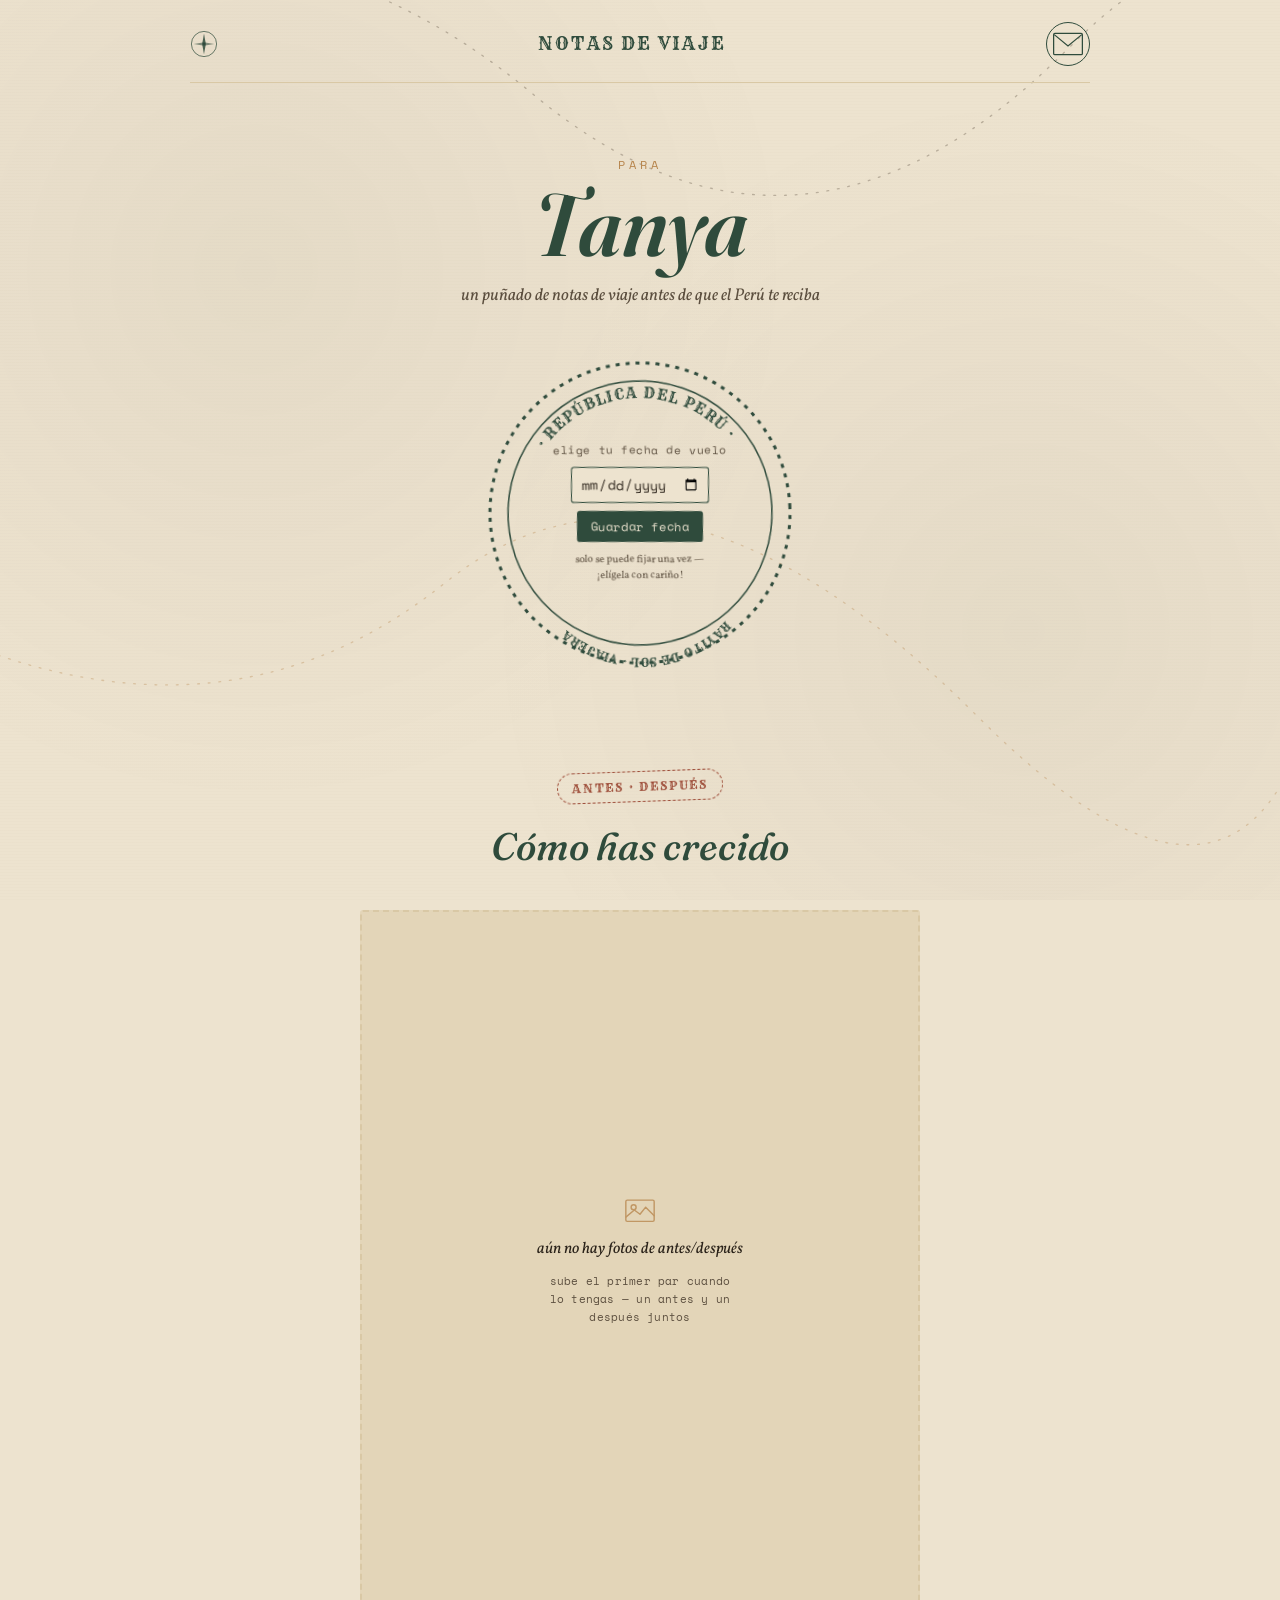
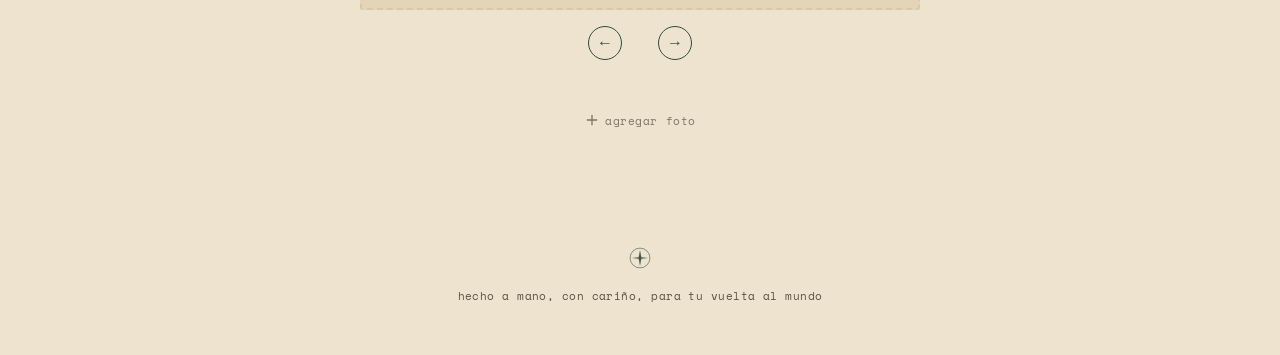
==== index.html @ 16f20f74 "Testing" ====
<!DOCTYPE html>
<html lang="es">
<head>
<meta charset="UTF-8">
<meta name="viewport" content="width=device-width, initial-scale=1.0">
<title>Notas de Viaje para un Rayito de Sol</title>
<meta name="description" content="Para Tanya, antes de su viaje a Perú.">

<!-- Google Fonts: Fraunces (display), Rye (stamp/ink text), Vollkorn (body), Space Mono (numbers/labels) -->
<link rel="preconnect" href="https://fonts.googleapis.com">
<link rel="preconnect" href="https://fonts.gstatic.com" crossorigin>
<link href="https://fonts.googleapis.com/css2?family=Fraunces:ital,opsz,wght@0,9..144,400;0,9..144,600;1,9..144,500;1,9..144,600&family=Rye&family=Vollkorn:ital,wght@0,400;0,600;1,400&family=Space+Mono:wght@400;700&display=swap" rel="stylesheet">

<link rel="stylesheet" href="css/style.css">
</head>
<body>

<!-- Aged paper texture + faded map/flight-path background layer -->
<div class="paper-texture" aria-hidden="true"></div>
<div class="flight-path-bg" aria-hidden="true">
  <svg viewBox="0 0 1440 1400" preserveAspectRatio="xMidYMid slice">
    <path class="flight-line" d="M -50 200 Q 300 50, 600 300 T 1200 250 T 1550 500" />
    <path class="flight-line flight-line--2" d="M -80 900 Q 250 1050, 500 850 T 1100 1000 T 1500 850" />
    <circle class="flight-dot" cx="-50" cy="200" r="5"/>
    <circle class="flight-dot flight-dot--2" cx="1550" cy="500" r="5"/>
  </svg>
</div>

<!-- ============ HEADER ============ -->
<header class="site-header">
  <div class="header-inner">
    <svg class="compass-mark" viewBox="0 0 60 60" aria-hidden="true">
      <circle cx="30" cy="30" r="27" fill="none" stroke="currentColor" stroke-width="1.5"/>
      <path d="M30 8 L34 30 L30 52 L26 30 Z" fill="currentColor" opacity="0.85"/>
      <path d="M8 30 L30 26 L52 30 L30 34 Z" fill="currentColor" opacity="0.55"/>
      <circle cx="30" cy="30" r="2.5" fill="currentColor"/>
    </svg>
    <p class="header-wordmark">Notas de Viaje</p>
    <button class="envelope-btn" id="openNotesBtn" aria-haspopup="dialog" aria-controls="notesPanel" aria-label="Abrir notas de amigos">
      <svg viewBox="0 0 48 36" width="30" height="24">
        <rect x="1" y="1" width="46" height="34" rx="2" fill="none" stroke="currentColor" stroke-width="2"/>
        <path d="M2 3 L24 21 L46 3" fill="none" stroke="currentColor" stroke-width="2"/>
      </svg>
      <span class="envelope-dot" id="envelopeDot" hidden></span>
    </button>
  </div>
</header>

<main>

  <!-- ============ HERO / COUNTDOWN STAMP ============ -->
  <section class="hero" id="hero">
    <p class="hero-eyebrow">PARA</p>
    <h1 class="hero-title">Tanya</h1>
    <p class="hero-sub">un puñado de notas de viaje antes de que el Perú te reciba</p>

    <div class="stamp-wrap" id="stampWrap">
      <svg class="stamp-badge" viewBox="0 0 320 320" aria-hidden="true">
        <circle cx="160" cy="160" r="150" fill="none" stroke="currentColor" stroke-width="3" stroke-dasharray="4 6"/>
        <circle cx="160" cy="160" r="132" fill="none" stroke="currentColor" stroke-width="1.5"/>
        <path id="arcTop" d="M 45 160 A 115 115 0 0 1 275 160" fill="none"/>
        <path id="arcBottom" d="M 275 190 A 115 115 0 0 1 45 190" fill="none"/>
        <text class="stamp-arc-text">
          <textPath href="#arcTop" startOffset="50%" text-anchor="middle">· REPÚBLICA DEL PERÚ ·</textPath>
        </text>
        <text class="stamp-arc-text stamp-arc-text--bottom">
          <textPath href="#arcBottom" startOffset="50%" text-anchor="middle">RAYITO DE SOL · VIAJERA</textPath>
        </text>
      </svg>

      <div class="stamp-content">
        <div id="countdownView" class="countdown" hidden>
          <div class="countdown-grid">
            <div class="countdown-cell"><span class="countdown-num" id="cdDays">00</span><span class="countdown-label">días</span></div>
            <div class="countdown-cell"><span class="countdown-num" id="cdHours">00</span><span class="countdown-label">horas</span></div>
            <div class="countdown-cell"><span class="countdown-num" id="cdMins">00</span><span class="countdown-label">min</span></div>
            <div class="countdown-cell"><span class="countdown-num" id="cdSecs">00</span><span class="countdown-label">seg</span></div>
          </div>
          <p class="countdown-caption">hasta el despegue</p>
        </div>

        <div id="arrivedView" class="arrived-msg" hidden>
          <p>¡Buen viaje!</p>
          <p class="arrived-sub">ya estás en Perú, rayito ☀️</p>
        </div>

        <!-- Shown only once, before a departure date has ever been set -->
        <form id="datePickerForm" class="date-picker-form" hidden>
          <label for="departureInput">elige tu fecha de vuelo</label>
          <input type="date" id="departureInput" required>
          <button type="submit">Guardar fecha</button>
          <p class="date-picker-hint">solo se puede fijar una vez — ¡elígela con cariño!</p>
        </form>
      </div>
    </div>
    <p class="hero-note" id="dateSourceNote"></p>
  </section>

  <!-- ============ BEFORE / AFTER PHOTOS ============ -->
  <section class="photos" id="photos">
    <div class="section-stamp" aria-hidden="true">ANTES · DESPUÉS</div>
    <h2 class="section-title">Cómo has crecido</h2>

    <div class="slider-shell">
      <div class="ba-empty" id="baEmpty">
        <svg viewBox="0 0 48 48" width="34" height="34" aria-hidden="true">
          <rect x="4" y="10" width="40" height="30" rx="2" fill="none" stroke="currentColor" stroke-width="2"/>
          <circle cx="15" cy="20" r="3.5" fill="none" stroke="currentColor" stroke-width="2"/>
          <path d="M4 34 L16 24 L24 30 L32 20 L44 32" fill="none" stroke="currentColor" stroke-width="2" stroke-linecap="round" stroke-linejoin="round"/>
        </svg>
        <p>aún no hay fotos de antes/después</p>
        <p class="ba-empty-sub">sube el primer par cuando lo tengas — un antes y un después juntos</p>
      </div>

      <div class="ba-slider" id="baSlider" hidden>
        <img class="ba-img ba-img--after" id="baAfterImg" src="" alt="">
        <div class="ba-clip" id="baClip">
          <img class="ba-img ba-img--before" id="baBeforeImg" src="" alt="">
        </div>
        <div class="ba-handle" id="baHandle">
          <div class="ba-handle-line"></div>
          <div class="ba-handle-grip">
            <svg viewBox="0 0 24 24" width="16" height="16"><path d="M8 6 L2 12 L8 18 M16 6 L22 12 L16 18" fill="none" stroke="currentColor" stroke-width="2" stroke-linecap="round" stroke-linejoin="round"/></svg>
          </div>
        </div>
        <span class="ba-tag ba-tag--before">ANTES</span>
        <span class="ba-tag ba-tag--after">DESPUÉS</span>
      </div>

      <div class="slider-controls" id="sliderControls" hidden>
        <button class="nav-arrow" id="prevPairBtn" aria-label="Par anterior">&#8592;</button>
        <div class="pair-dots" id="pairDots"></div>
        <button class="nav-arrow" id="nextPairBtn" aria-label="Siguiente par">&#8594;</button>
      </div>
      <p class="ba-caption" id="baCaption"></p>

      <button class="add-photo-btn" id="addPhotoBtn" title="Agregar una foto">
        <svg viewBox="0 0 24 24" width="16" height="16"><path d="M12 5 L12 19 M5 12 L19 12" stroke="currentColor" stroke-width="2" stroke-linecap="round"/></svg>
        agregar foto
      </button>
    </div>
  </section>

</main>

<!-- ============ ADD PHOTO MODAL ============ -->
<div class="modal-backdrop" id="addPhotoBackdrop" hidden>
  <div class="modal add-photo-modal" role="dialog" aria-modal="true" aria-labelledby="addPhotoTitle">
    <button class="modal-close" id="closeAddPhoto" aria-label="Cerrar">&times;</button>
    <h3 id="addPhotoTitle">Añade un par de fotos</h3>
    <form id="addPhotoForm">
      <label class="file-drop">
        <span>Foto "antes"</span>
        <input type="file" accept="image/*" id="beforeFileInput" required>
      </label>
      <label class="file-drop">
        <span>Foto "después"</span>
        <input type="file" accept="image/*" id="afterFileInput" required>
      </label>
      <label class="caption-field">
        <span>Nota breve (opcional)</span>
        <input type="text" id="pairCaptionInput" maxlength="80" placeholder="ej. de la ventana a las nubes">
      </label>
      <button type="submit" class="primary-btn" id="uploadPairBtn">Subir par</button>
      <p class="upload-status" id="uploadStatus" aria-live="polite"></p>
    </form>
  </div>
</div>

<!-- ============ FRIEND NOTES PANEL ============ -->
<div class="modal-backdrop" id="notesBackdrop" hidden>
  <aside class="notes-panel" id="notesPanel" role="dialog" aria-modal="true" aria-labelledby="notesTitle">
    <button class="modal-close" id="closeNotes" aria-label="Cerrar notas">&times;</button>
    <h3 id="notesTitle">La saca postal</h3>
    <p class="notes-sub">notas de quienes te desean buen viaje</p>

    <div class="notes-list" id="notesList" aria-live="polite">
      <!-- postcards injected here -->
    </div>

    <form id="noteForm" class="note-form">
      <input type="text" id="noteName" maxlength="40" placeholder="tu nombre" required>
      <textarea id="noteMessage" maxlength="300" rows="3" placeholder="deja tu mensaje de buen viaje..." required></textarea>
      <button type="submit" class="primary-btn">Enviar nota</button>
      <p class="note-status" id="noteStatus" aria-live="polite"></p>
    </form>
  </aside>
</div>

<footer class="site-footer">
  <svg class="compass-mark compass-mark--small" viewBox="0 0 60 60" aria-hidden="true">
    <circle cx="30" cy="30" r="27" fill="none" stroke="currentColor" stroke-width="1.5"/>
    <path d="M30 8 L34 30 L30 52 L26 30 Z" fill="currentColor" opacity="0.85"/>
    <path d="M8 30 L30 26 L52 30 L30 34 Z" fill="currentColor" opacity="0.55"/>
  </svg>
  <p>hecho a mano, con cariño, para tu vuelta al mundo</p>
</footer>

<!-- Firebase (Spark free tier): compat SDK loaded from CDN, Firestore only -->
<script src="https://www.gstatic.com/firebasejs/10.12.2/firebase-app-compat.js"></script>
<script src="https://www.gstatic.com/firebasejs/10.12.2/firebase-firestore-compat.js"></script>

<script src="js/firebase-config.js"></script>
<script src="js/cloudinary-config.js"></script>
<script src="js/app.js"></script>
</body>
</html>
---- css/style.css ----
/* ===================================================================
   NOTAS DE VIAJE PARA UN RAYITO DE SOL
   Design tokens — vintage travel-poster / passport-stamp system
   =================================================================== */

:root {
  /* Color */
  --paper:        #EDE3CF;   /* aged paper background */
  --paper-deep:   #E3D5B8;   /* card / recessed paper */
  --paper-line:   #D9C8A5;   /* hairlines on paper */
  --ink-green:    #2F4B3C;   /* primary deep green (stamps, headers) */
  --ink-green-dk: #1F332A;   /* pressed/darker green */
  --gold:         #B8874F;   /* muted gold-brown ink accent */
  --stamp-red:    #9C4A36;   /* rare accent — PERÚ ink, notification dot */
  --text:         #2B231A;   /* near-black ink */
  --text-soft:    #5C4F3F;   /* softer ink for secondary text */
  --cream-on-green: #EFE6D2;

  /* Type */
  --font-display: 'Fraunces', serif;
  --font-stamp: 'Rye', cursive;
  --font-body: 'Vollkorn', serif;
  --font-mono: 'Space Mono', monospace;

  /* Layout */
  --max-width: 900px;
  --radius-soft: 3px;
}

@media (prefers-reduced-motion: no-preference) {
  :root { --motion-ok: 1; }
}

* { box-sizing: border-box; }

html { scroll-behavior: smooth; }

body {
  margin: 0;
  background: var(--paper);
  color: var(--text);
  font-family: var(--font-body);
  font-size: 17px;
  line-height: 1.6;
  position: relative;
  overflow-x: hidden;
}

/* ---------------- Background texture & flight path ---------------- */

.paper-texture {
  position: fixed;
  inset: 0;
  z-index: 0;
  pointer-events: none;
  background-image:
    radial-gradient(circle at 20% 30%, rgba(92,79,63,0.05) 0, transparent 45%),
    radial-gradient(circle at 80% 70%, rgba(92,79,63,0.05) 0, transparent 45%),
    repeating-linear-gradient(0deg, rgba(92,79,63,0.025) 0px, transparent 1px, transparent 3px);
  mix-blend-mode: multiply;
}

.flight-path-bg {
  position: fixed;
  inset: 0;
  z-index: 0;
  pointer-events: none;
  opacity: 0.35;
}
.flight-path-bg svg { width: 100%; height: 100%; }
.flight-line {
  fill: none;
  stroke: var(--text-soft);
  stroke-width: 1.5;
  stroke-dasharray: 2 10;
  stroke-linecap: round;
}
.flight-line--2 { stroke: var(--gold); }
.flight-dot { fill: var(--stamp-red); opacity: 0.7; }
.flight-dot--2 { fill: var(--ink-green); }

main, header, footer, .modal-backdrop { position: relative; z-index: 1; }

/* ---------------- Header ---------------- */

.site-header {
  padding: 22px clamp(16px, 5vw, 48px) 0;
}
.header-inner {
  max-width: var(--max-width);
  margin: 0 auto;
  display: flex;
  align-items: center;
  justify-content: space-between;
  border-bottom: 1px solid var(--paper-line);
  padding-bottom: 16px;
}
.compass-mark {
  width: 28px;
  height: 28px;
  color: var(--ink-green);
  flex-shrink: 0;
}
.compass-mark--small { width: 22px; height: 22px; margin-bottom: 8px; }

.header-wordmark {
  font-family: var(--font-stamp);
  color: var(--ink-green);
  font-size: 1.1rem;
  letter-spacing: 0.12em;
  text-transform: uppercase;
  margin: 0;
}

.envelope-btn {
  position: relative;
  background: none;
  border: 1.5px solid var(--ink-green);
  border-radius: 50%;
  width: 44px;
  height: 44px;
  display: flex;
  align-items: center;
  justify-content: center;
  color: var(--ink-green);
  cursor: pointer;
  transition: transform 0.2s ease, background 0.2s ease;
}
.envelope-btn:hover { background: rgba(47,75,60,0.08); transform: rotate(-4deg); }
.envelope-btn:focus-visible { outline: 2px solid var(--stamp-red); outline-offset: 3px; }
.envelope-dot {
  position: absolute;
  top: 2px; right: 2px;
  width: 10px; height: 10px;
  background: var(--stamp-red);
  border-radius: 50%;
  border: 2px solid var(--paper);
}

/* ---------------- Hero / stamp ---------------- */

.hero {
  max-width: var(--max-width);
  margin: 0 auto;
  padding: clamp(40px, 8vw, 72px) clamp(16px, 5vw, 48px) 24px;
  text-align: center;
}

.hero-eyebrow {
  font-family: var(--font-mono);
  letter-spacing: 0.35em;
  font-size: 0.75rem;
  color: var(--gold);
  margin: 0 0 6px;
}

.hero-title {
  font-family: var(--font-display);
  font-optical-sizing: auto;
  font-style: italic;
  font-weight: 600;
  font-size: clamp(3rem, 9vw, 5.5rem);
  color: var(--ink-green);
  margin: 0;
  line-height: 1;
}

.hero-sub {
  font-family: var(--font-body);
  font-style: italic;
  color: var(--text-soft);
  max-width: 46ch;
  margin: 14px auto 0;
}

/* The signature element: an imperfect circular ink stamp */
.stamp-wrap {
  position: relative;
  width: min(320px, 78vw);
  aspect-ratio: 1;
  margin: 44px auto 8px;
  color: var(--ink-green);
  transform: rotate(-3deg);
  animation: stamp-press 0.7s cubic-bezier(.2,1.3,.4,1) both;
}
@keyframes stamp-press {
  0% { opacity: 0; transform: rotate(-3deg) scale(1.5); filter: blur(1px); }
  60% { opacity: 1; }
  100% { opacity: 1; transform: rotate(-3deg) scale(1); filter: blur(0); }
}
@media (prefers-reduced-motion: reduce) {
  .stamp-wrap { animation: none; }
}

.stamp-badge {
  width: 100%;
  height: 100%;
  display: block;
}
.stamp-arc-text {
  font-family: var(--font-stamp);
  font-size: 15px;
  fill: currentColor;
  letter-spacing: 0.06em;
}
.stamp-arc-text--bottom { font-size: 12px; }

.stamp-content {
  position: absolute;
  inset: 0;
  display: flex;
  align-items: center;
  justify-content: center;
  flex-direction: column;
  transform: rotate(3deg); /* counter-rotate content so numbers read straight */
  padding: 20% 18%;
  text-align: center;
}

.countdown-grid {
  display: grid;
  grid-template-columns: repeat(4, 1fr);
  gap: 6px;
}
.countdown-cell { display: flex; flex-direction: column; align-items: center; }
.countdown-num {
  font-family: var(--font-mono);
  font-weight: 700;
  font-size: clamp(1.3rem, 4vw, 1.9rem);
  line-height: 1;
}
.countdown-label {
  font-family: var(--font-mono);
  font-size: 0.6rem;
  letter-spacing: 0.08em;
  text-transform: uppercase;
  color: var(--text-soft);
  margin-top: 4px;
}
.countdown-caption {
  font-family: var(--font-stamp);
  font-size: 0.85rem;
  letter-spacing: 0.05em;
  margin: 12px 0 0;
  color: var(--ink-green);
}

.arrived-msg p {
  margin: 0;
  font-family: var(--font-display);
  font-style: italic;
  font-size: 1.6rem;
  color: var(--stamp-red);
}
.arrived-msg .arrived-sub {
  font-family: var(--font-body);
  font-size: 0.95rem;
  color: var(--text-soft);
  margin-top: 6px;
}

.date-picker-form {
  display: flex;
  flex-direction: column;
  gap: 8px;
  align-items: center;
}
.date-picker-form label {
  font-family: var(--font-mono);
  font-size: 0.7rem;
  letter-spacing: 0.05em;
  color: var(--text-soft);
}
.date-picker-form input[type="date"] {
  font-family: var(--font-mono);
  border: 1px solid var(--ink-green);
  background: var(--paper);
  padding: 6px 8px;
  border-radius: var(--radius-soft);
  color: var(--text);
}
.date-picker-form button {
  font-family: var(--font-mono);
  background: var(--ink-green);
  color: var(--cream-on-green);
  border: none;
  padding: 7px 14px;
  border-radius: var(--radius-soft);
  cursor: pointer;
  font-size: 0.75rem;
  letter-spacing: 0.05em;
}
.date-picker-form button:hover { background: var(--ink-green-dk); }
.date-picker-hint {
  font-size: 0.65rem;
  color: var(--text-soft);
  margin: 2px 0 0;
  max-width: 22ch;
}

.hero-note {
  font-family: var(--font-mono);
  font-size: 0.7rem;
  color: var(--text-soft);
  opacity: 0.7;
  min-height: 1em;
}

/* ---------------- Photo section ---------------- */

.photos {
  max-width: var(--max-width);
  margin: 0 auto;
  padding: 40px clamp(16px, 5vw, 48px) 80px;
  text-align: center;
}

.section-stamp {
  display: inline-block;
  font-family: var(--font-stamp);
  font-size: 0.75rem;
  letter-spacing: 0.15em;
  color: var(--stamp-red);
  border: 1.5px dashed var(--stamp-red);
  padding: 5px 14px;
  border-radius: 999px;
  transform: rotate(-2deg);
  margin-bottom: 14px;
}

.section-title {
  font-family: var(--font-display);
  font-style: italic;
  font-weight: 500;
  font-size: clamp(1.8rem, 4vw, 2.4rem);
  color: var(--ink-green);
  margin: 0 0 32px;
}

.slider-shell { max-width: 560px; margin: 0 auto; }

.ba-empty {
  aspect-ratio: 4 / 5;
  border: 2px dashed var(--paper-line);
  border-radius: var(--radius-soft);
  background: var(--paper-deep);
  display: flex;
  flex-direction: column;
  align-items: center;
  justify-content: center;
  gap: 10px;
  padding: 30px;
  color: var(--text-soft);
}
.ba-empty svg { color: var(--gold); opacity: 0.8; }
.ba-empty p {
  margin: 0;
  font-family: var(--font-body);
  font-style: italic;
  font-size: 1rem;
  text-align: center;
  color: var(--text);
}
.ba-empty-sub {
  font-family: var(--font-mono) !important;
  font-style: normal !important;
  font-size: 0.7rem !important;
  letter-spacing: 0.02em;
  max-width: 26ch;
  color: var(--text-soft) !important;
}

.ba-slider {
  position: relative;
  width: 100%;
  aspect-ratio: 4 / 5;
  border-radius: var(--radius-soft);
  overflow: hidden;
  box-shadow: 0 10px 0 -4px rgba(0,0,0,0.05), 0 18px 30px -12px rgba(43,35,26,0.35);
  background: var(--paper-deep);
  border: 6px solid #fff;
  outline: 1px solid var(--paper-line);
  user-select: none;
  touch-action: pan-y;
}

.ba-img {
  position: absolute;
  inset: 0;
  width: 100%;
  height: 100%;
  object-fit: cover;
  display: block;
  pointer-events: none;
}

.ba-clip {
  position: absolute;
  inset: 0;
  width: 55%; /* JS updates this */
  overflow: hidden;
}
.ba-clip .ba-img { width: var(--slider-img-w, 100%); max-width: none; }

.ba-handle {
  position: absolute;
  top: 0; bottom: 0;
  left: 55%; /* JS updates this */
  width: 2px;
  background: var(--paper);
  cursor: ew-resize;
  transform: translateX(-1px);
}
.ba-handle-line { position: absolute; inset: 0; background: var(--paper); box-shadow: 0 0 0 1px rgba(43,35,26,0.4); }
.ba-handle-grip {
  position: absolute;
  top: 50%; left: 50%;
  transform: translate(-50%, -50%);
  width: 34px; height: 34px;
  background: var(--paper);
  border: 1.5px solid var(--ink-green);
  border-radius: 50%;
  display: flex; align-items: center; justify-content: center;
  color: var(--ink-green);
  box-shadow: 0 2px 6px rgba(43,35,26,0.25);
}

.ba-tag {
  position: absolute;
  bottom: 12px;
  font-family: var(--font-mono);
  font-size: 0.65rem;
  letter-spacing: 0.1em;
  background: rgba(237,227,207,0.9);
  color: var(--text);
  padding: 3px 8px;
  border-radius: 2px;
  z-index: 2;
}
.ba-tag--before { left: 12px; }
.ba-tag--after { right: 12px; }

.slider-controls {
  display: flex;
  align-items: center;
  justify-content: center;
  gap: 18px;
  margin-top: 16px;
}
.nav-arrow {
  background: none;
  border: 1.5px solid var(--ink-green);
  color: var(--ink-green);
  width: 34px; height: 34px;
  border-radius: 50%;
  cursor: pointer;
  font-size: 1rem;
  line-height: 1;
  transition: background 0.15s ease;
}
.nav-arrow:hover { background: rgba(47,75,60,0.08); }
.nav-arrow:disabled { opacity: 0.3; cursor: not-allowed; }

.pair-dots { display: flex; gap: 7px; }
.pair-dot {
  width: 7px; height: 7px;
  border-radius: 50%;
  background: var(--paper-line);
  border: none;
  padding: 0;
  cursor: pointer;
}
.pair-dot.is-active { background: var(--ink-green); }

.ba-caption {
  font-family: var(--font-body);
  font-style: italic;
  color: var(--text-soft);
  font-size: 0.9rem;
  min-height: 1.4em;
  margin: 10px 0 0;
}

.add-photo-btn {
  margin-top: 18px;
  background: none;
  border: none;
  color: var(--text-soft);
  font-family: var(--font-mono);
  font-size: 0.7rem;
  letter-spacing: 0.05em;
  display: inline-flex;
  align-items: center;
  gap: 5px;
  cursor: pointer;
  opacity: 0.75;
  padding: 4px 8px;
}
.add-photo-btn:hover { opacity: 1; color: var(--ink-green); }

/* ---------------- Modals (shared) ---------------- */

.modal-backdrop {
  position: fixed;
  inset: 0;
  background: rgba(43,35,26,0.45);
  backdrop-filter: blur(2px);
  z-index: 20;
  display: flex;
  align-items: center;
  justify-content: center;
  padding: 20px;
}
.modal-backdrop[hidden] { display: none; }

.modal {
  background: var(--paper);
  border: 1px solid var(--paper-line);
  border-radius: var(--radius-soft);
  box-shadow: 0 24px 60px rgba(43,35,26,0.35);
  padding: 28px 26px;
  max-width: 420px;
  width: 100%;
  position: relative;
}

.modal-close {
  position: absolute;
  top: 10px; right: 12px;
  background: none;
  border: none;
  font-size: 1.4rem;
  line-height: 1;
  color: var(--text-soft);
  cursor: pointer;
}
.modal-close:hover { color: var(--stamp-red); }

.add-photo-modal h3 {
  font-family: var(--font-display);
  font-style: italic;
  color: var(--ink-green);
  margin: 0 0 18px;
}

#addPhotoForm { display: flex; flex-direction: column; gap: 14px; }
.file-drop, .caption-field {
  display: flex;
  flex-direction: column;
  gap: 5px;
  font-family: var(--font-mono);
  font-size: 0.72rem;
  color: var(--text-soft);
  letter-spacing: 0.03em;
}
.file-drop input, .caption-field input {
  font-family: var(--font-body);
  font-size: 0.9rem;
  padding: 7px 8px;
  border: 1px solid var(--paper-line);
  border-radius: var(--radius-soft);
  background: #fff;
}

.primary-btn {
  font-family: var(--font-mono);
  background: var(--ink-green);
  color: var(--cream-on-green);
  border: none;
  padding: 10px 16px;
  border-radius: var(--radius-soft);
  cursor: pointer;
  font-size: 0.8rem;
  letter-spacing: 0.05em;
}
.primary-btn:hover { background: var(--ink-green-dk); }
.primary-btn:disabled { opacity: 0.5; cursor: wait; }

.upload-status, .note-status {
  font-family: var(--font-mono);
  font-size: 0.72rem;
  color: var(--text-soft);
  min-height: 1.2em;
  margin: 0;
}

/* ---------------- Friend notes panel ---------------- */

.notes-panel {
  margin-left: auto;
  background: var(--paper);
  height: 100%;
  max-height: 640px;
  width: min(400px, 100%);
  border-radius: var(--radius-soft);
  border: 1px solid var(--paper-line);
  box-shadow: 0 24px 60px rgba(43,35,26,0.35);
  padding: 26px 22px 20px;
  display: flex;
  flex-direction: column;
  position: relative;
  animation: panel-slide 0.35s ease both;
}
@keyframes panel-slide {
  from { transform: translateX(24px); opacity: 0; }
  to { transform: translateX(0); opacity: 1; }
}
@media (prefers-reduced-motion: reduce) { .notes-panel { animation: none; } }

.notes-panel h3 {
  font-family: var(--font-display);
  font-style: italic;
  color: var(--ink-green);
  margin: 0 0 2px;
}
.notes-sub {
  font-family: var(--font-mono);
  font-size: 0.7rem;
  color: var(--text-soft);
  margin: 0 0 16px;
}

.notes-list {
  flex: 1;
  overflow-y: auto;
  display: flex;
  flex-direction: column;
  gap: 12px;
  padding-right: 4px;
  margin-bottom: 16px;
}

.postcard {
  background: var(--paper-deep);
  border: 1px solid var(--paper-line);
  border-radius: 2px;
  padding: 12px 14px;
  position: relative;
  transform: rotate(var(--tilt, -0.6deg));
  box-shadow: 0 2px 5px rgba(43,35,26,0.12);
}
.postcard::before {
  content: "";
  position: absolute;
  top: 8px; right: 10px;
  width: 22px; height: 22px;
  border: 1.5px dashed var(--gold);
  border-radius: 50%;
  opacity: 0.6;
}
.postcard-name {
  font-family: var(--font-stamp);
  font-size: 0.85rem;
  color: var(--ink-green);
  margin: 0 0 4px;
}
.postcard-message {
  font-family: var(--font-body);
  font-size: 0.92rem;
  margin: 0;
  color: var(--text);
  padding-right: 26px;
}
.postcard-empty {
  font-family: var(--font-body);
  font-style: italic;
  color: var(--text-soft);
  text-align: center;
  padding: 24px 0;
}

.note-form {
  display: flex;
  flex-direction: column;
  gap: 8px;
  border-top: 1px dashed var(--paper-line);
  padding-top: 14px;
}
.note-form input, .note-form textarea {
  font-family: var(--font-body);
  font-size: 0.92rem;
  padding: 8px 9px;
  border: 1px solid var(--paper-line);
  border-radius: var(--radius-soft);
  background: #fff;
  resize: vertical;
}

/* ---------------- Footer ---------------- */

.site-footer {
  text-align: center;
  padding: 30px 20px 50px;
  color: var(--text-soft);
}
.site-footer p {
  font-family: var(--font-mono);
  font-size: 0.7rem;
  letter-spacing: 0.04em;
  margin: 0;
}

/* ---------------- Focus visibility ---------------- */

a:focus-visible, button:focus-visible, input:focus-visible, textarea:focus-visible {
  outline: 2px solid var(--stamp-red);
  outline-offset: 2px;
}

/* ---------------- Small screens ---------------- */

@media (max-width: 480px) {
  .header-wordmark { display: none; }
  .modal-backdrop { padding: 0; }
  .notes-panel { max-height: 100%; height: 100%; border-radius: 0; }
}
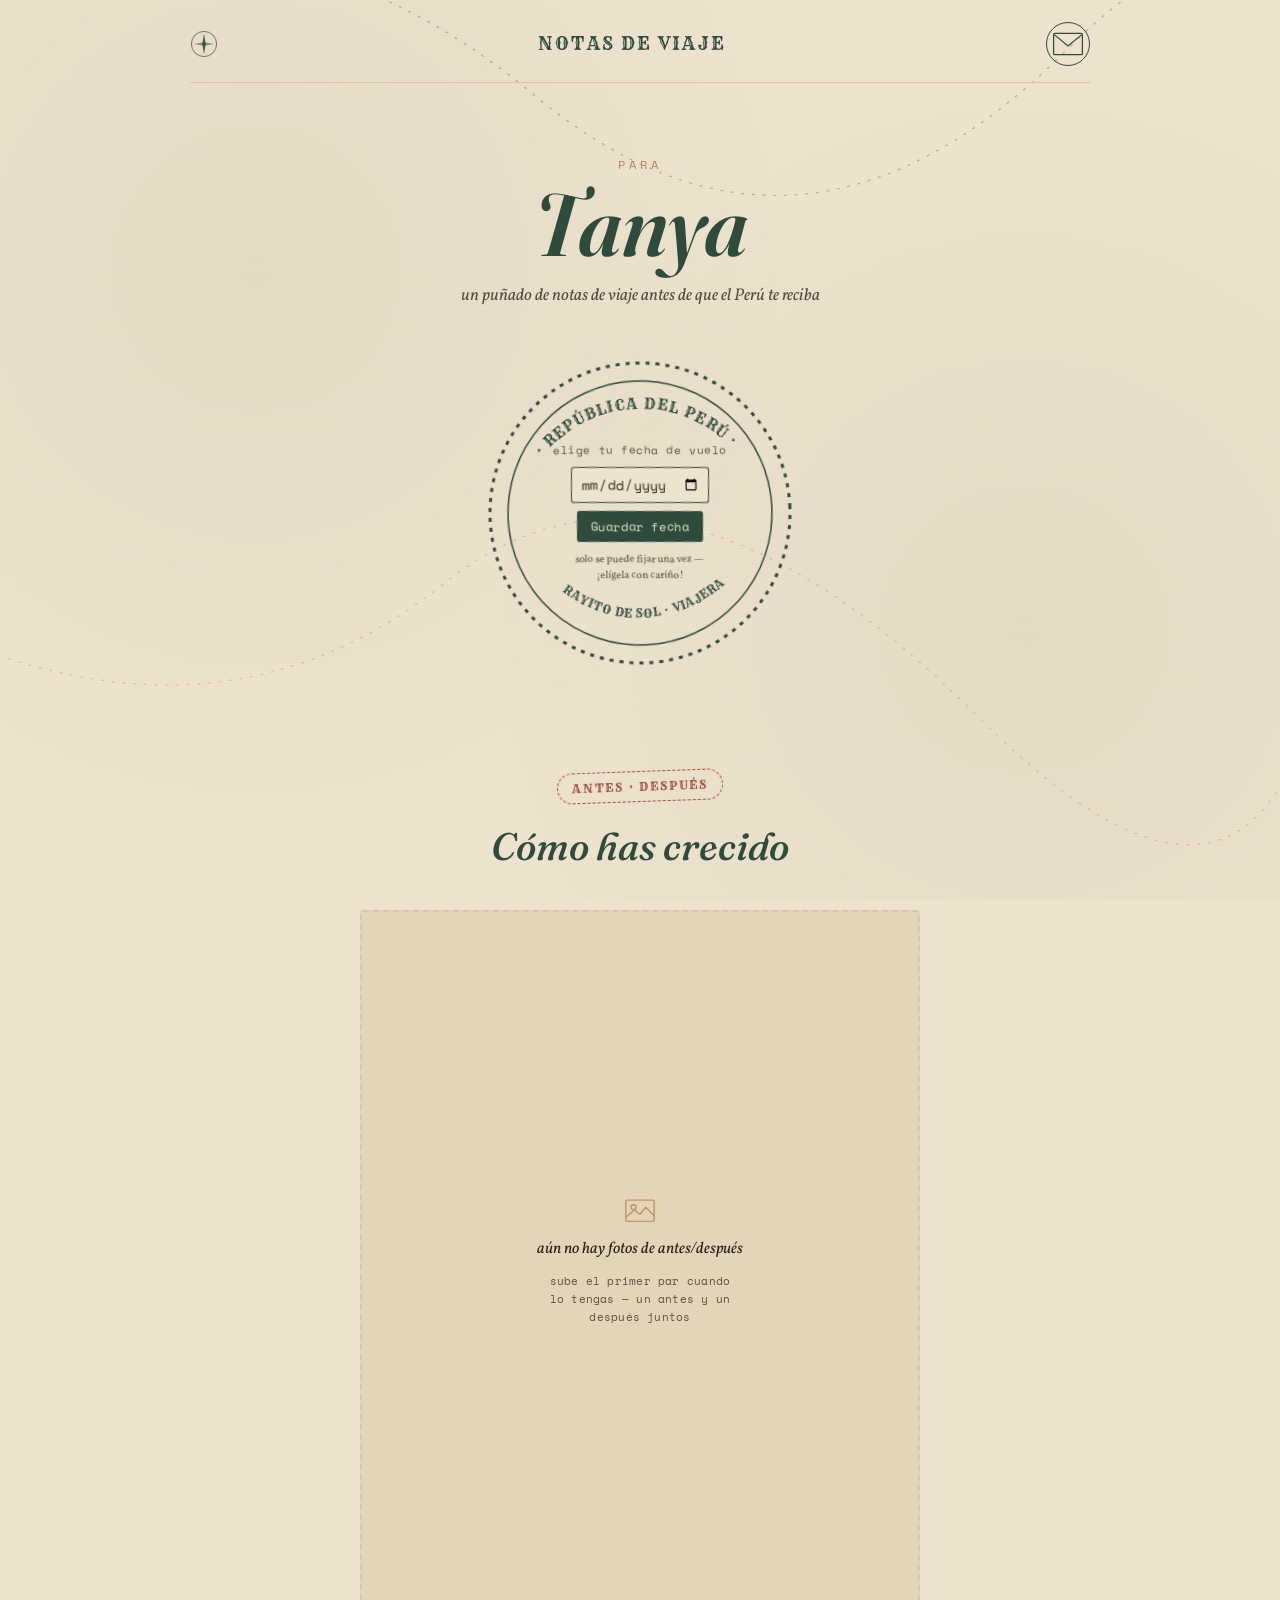
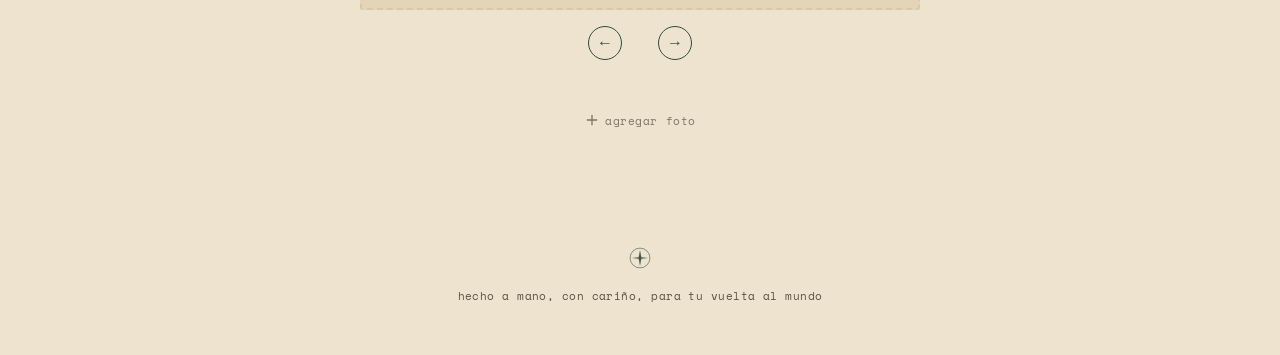
==== commit 686b27f2: "Fix1" ====
--- a/index.html
+++ b/index.html
@@ -58,8 +58,8 @@
       <svg class="stamp-badge" viewBox="0 0 320 320" aria-hidden="true">
         <circle cx="160" cy="160" r="150" fill="none" stroke="currentColor" stroke-width="3" stroke-dasharray="4 6"/>
         <circle cx="160" cy="160" r="132" fill="none" stroke="currentColor" stroke-width="1.5"/>
-        <path id="arcTop" d="M 45 160 A 115 115 0 0 1 275 160" fill="none"/>
-        <path id="arcBottom" d="M 275 190 A 115 115 0 0 1 45 190" fill="none"/>
+        <path id="arcTop" d="M 50 120 A 126 126 0 0 1 270 120" fill="none"/>
+        <path id="arcBottom" d="M 50 200 A 126 126 0 0 0 270 200" fill="none"/>
         <text class="stamp-arc-text">
           <textPath href="#arcTop" startOffset="50%" text-anchor="middle">· REPÚBLICA DEL PERÚ ·</textPath>
         </text>
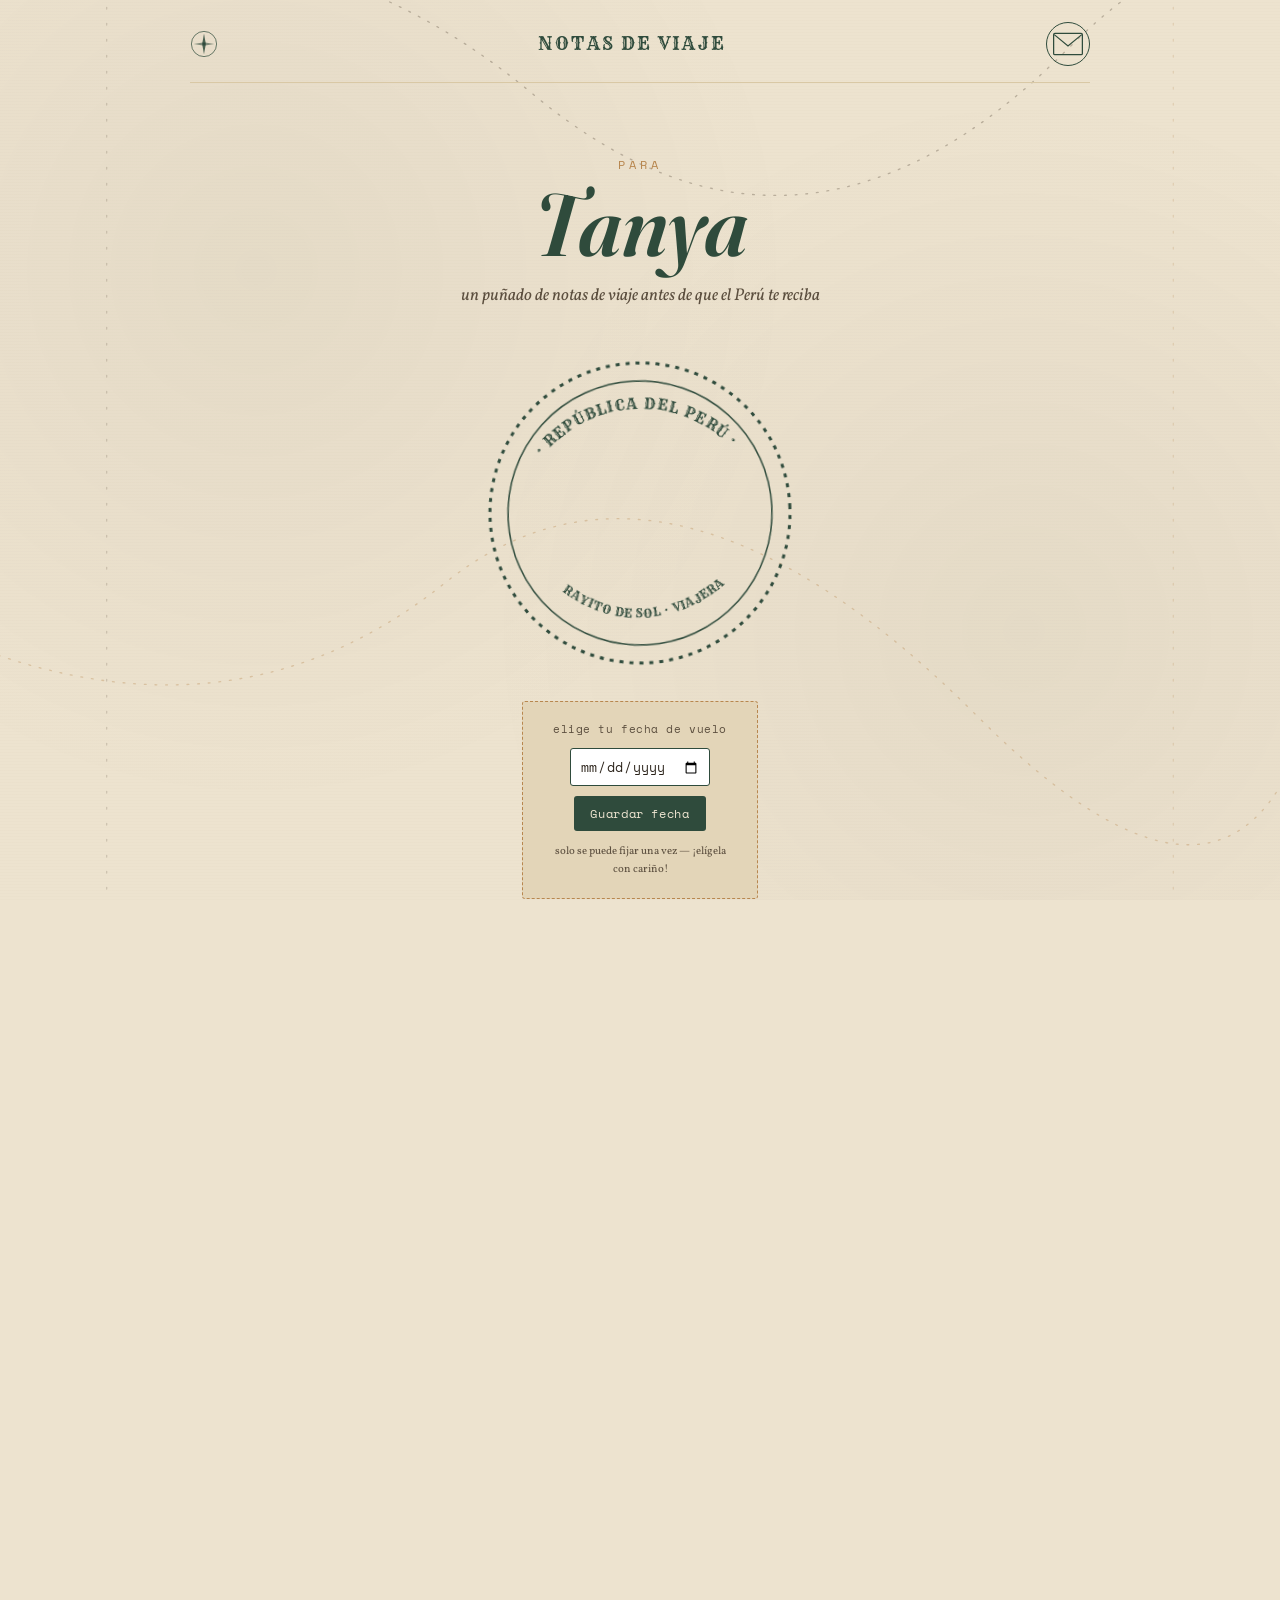
==== commit 7b51615c: "Fix some spacing, add some animations" ====
--- a/index.html
+++ b/index.html
@@ -21,6 +21,8 @@
   <svg viewBox="0 0 1440 1400" preserveAspectRatio="xMidYMid slice">
     <path class="flight-line" d="M -50 200 Q 300 50, 600 300 T 1200 250 T 1550 500" />
     <path class="flight-line flight-line--2" d="M -80 900 Q 250 1050, 500 850 T 1100 1000 T 1500 850" />
+    <path class="flight-line flight-line--vertical" d="M 120 -50 L 120 1450" />
+    <path class="flight-line flight-line--vertical flight-line--2" d="M 1320 -50 L 1320 1450" />
     <circle class="flight-dot" cx="-50" cy="200" r="5"/>
     <circle class="flight-dot flight-dot--2" cx="1550" cy="500" r="5"/>
   </svg>
@@ -83,25 +85,29 @@
           <p>¡Buen viaje!</p>
           <p class="arrived-sub">ya estás en Perú, rayito ☀️</p>
         </div>
-
-        <!-- Shown only once, before a departure date has ever been set -->
-        <form id="datePickerForm" class="date-picker-form" hidden>
-          <label for="departureInput">elige tu fecha de vuelo</label>
-          <input type="date" id="departureInput" required>
-          <button type="submit">Guardar fecha</button>
-          <p class="date-picker-hint">solo se puede fijar una vez — ¡elígela con cariño!</p>
-        </form>
-      </div>
+      </div>
+    </div>
+
+    <!-- Shown only once, before a departure date has ever been set.
+         Lives below the stamp (not inside it) so the circle only ever
+         has to fit the countdown digits, regardless of screen size. -->
+    <div class="date-picker-shell">
+      <form id="datePickerForm" class="date-picker-form" hidden>
+        <label for="departureInput">elige tu fecha de vuelo</label>
+        <input type="date" id="departureInput" required>
+        <button type="submit">Guardar fecha</button>
+        <p class="date-picker-hint">solo se puede fijar una vez — ¡elígela con cariño!</p>
+      </form>
     </div>
     <p class="hero-note" id="dateSourceNote"></p>
   </section>
 
   <!-- ============ BEFORE / AFTER PHOTOS ============ -->
   <section class="photos" id="photos">
-    <div class="section-stamp" aria-hidden="true">ANTES · DESPUÉS</div>
-    <h2 class="section-title">Cómo has crecido</h2>
-
-    <div class="slider-shell">
+    <div class="section-stamp reveal" aria-hidden="true">ANTES · DESPUÉS</div>
+    <h2 class="section-title reveal">Cómo has crecido</h2>
+
+    <div class="slider-shell reveal">
       <div class="ba-empty" id="baEmpty">
         <svg viewBox="0 0 48 48" width="34" height="34" aria-hidden="true">
           <rect x="4" y="10" width="40" height="30" rx="2" fill="none" stroke="currentColor" stroke-width="2"/>
@@ -187,7 +193,7 @@
   </aside>
 </div>
 
-<footer class="site-footer">
+<footer class="site-footer reveal">
   <svg class="compass-mark compass-mark--small" viewBox="0 0 60 60" aria-hidden="true">
     <circle cx="30" cy="30" r="27" fill="none" stroke="currentColor" stroke-width="1.5"/>
     <path d="M30 8 L34 30 L30 52 L26 30 Z" fill="currentColor" opacity="0.85"/>
--- a/css/style.css
+++ b/css/style.css
@@ -74,10 +74,19 @@
   stroke-width: 1.5;
   stroke-dasharray: 2 10;
   stroke-linecap: round;
+  animation: flow-dash 8s linear infinite;
 }
 .flight-line--2 { stroke: var(--gold); }
+.flight-line--vertical { stroke-dasharray: 2 16; opacity: 0.6; }
 .flight-dot { fill: var(--stamp-red); opacity: 0.7; }
 .flight-dot--2 { fill: var(--ink-green); }
+
+@keyframes flow-dash {
+  to { stroke-dashoffset: -120; }
+}
+@media (prefers-reduced-motion: reduce) {
+  .flight-line { animation: none; }
+}
 
 main, header, footer, .modal-backdrop { position: relative; z-index: 1; }
 
@@ -259,11 +268,22 @@
   margin-top: 6px;
 }
 
+.date-picker-shell {
+  margin-top: 28px;
+  display: flex;
+  justify-content: center;
+}
+
 .date-picker-form {
   display: flex;
   flex-direction: column;
-  gap: 8px;
+  gap: 10px;
   align-items: center;
+  background: var(--paper-deep);
+  border: 1.5px dashed var(--gold);
+  border-radius: var(--radius-soft);
+  padding: 18px 26px 20px;
+  max-width: 280px;
 }
 .date-picker-form label {
   font-family: var(--font-mono);
@@ -274,8 +294,8 @@
 .date-picker-form input[type="date"] {
   font-family: var(--font-mono);
   border: 1px solid var(--ink-green);
-  background: var(--paper);
-  padding: 6px 8px;
+  background: #fff;
+  padding: 7px 9px;
   border-radius: var(--radius-soft);
   color: var(--text);
 }
@@ -284,18 +304,19 @@
   background: var(--ink-green);
   color: var(--cream-on-green);
   border: none;
-  padding: 7px 14px;
+  padding: 8px 16px;
   border-radius: var(--radius-soft);
   cursor: pointer;
-  font-size: 0.75rem;
+  font-size: 0.78rem;
   letter-spacing: 0.05em;
 }
 .date-picker-form button:hover { background: var(--ink-green-dk); }
 .date-picker-hint {
-  font-size: 0.65rem;
+  font-size: 0.68rem;
   color: var(--text-soft);
   margin: 2px 0 0;
-  max-width: 22ch;
+  max-width: 26ch;
+  text-align: center;
 }
 
 .hero-note {
@@ -700,6 +721,35 @@
   margin: 0;
 }
 
+/* ---------------- Scroll reveal ---------------- */
+
+.reveal {
+  opacity: 0;
+  transform: translateY(18px);
+  transition: opacity 0.7s ease, transform 0.7s ease;
+}
+.reveal.is-visible {
+  opacity: 1;
+  transform: translateY(0);
+}
+@media (prefers-reduced-motion: reduce) {
+  .reveal { opacity: 1; transform: none; transition: none; }
+}
+
+/* ---------------- Paper plane (notes button micro-interaction) ---------------- */
+
+.paper-plane {
+  position: fixed;
+  top: 0;
+  left: 0;
+  width: 22px;
+  height: 22px;
+  color: var(--ink-green);
+  pointer-events: none;
+  z-index: 40;
+  will-change: transform, opacity;
+}
+
 /* ---------------- Focus visibility ---------------- */
 
 a:focus-visible, button:focus-visible, input:focus-visible, textarea:focus-visible {
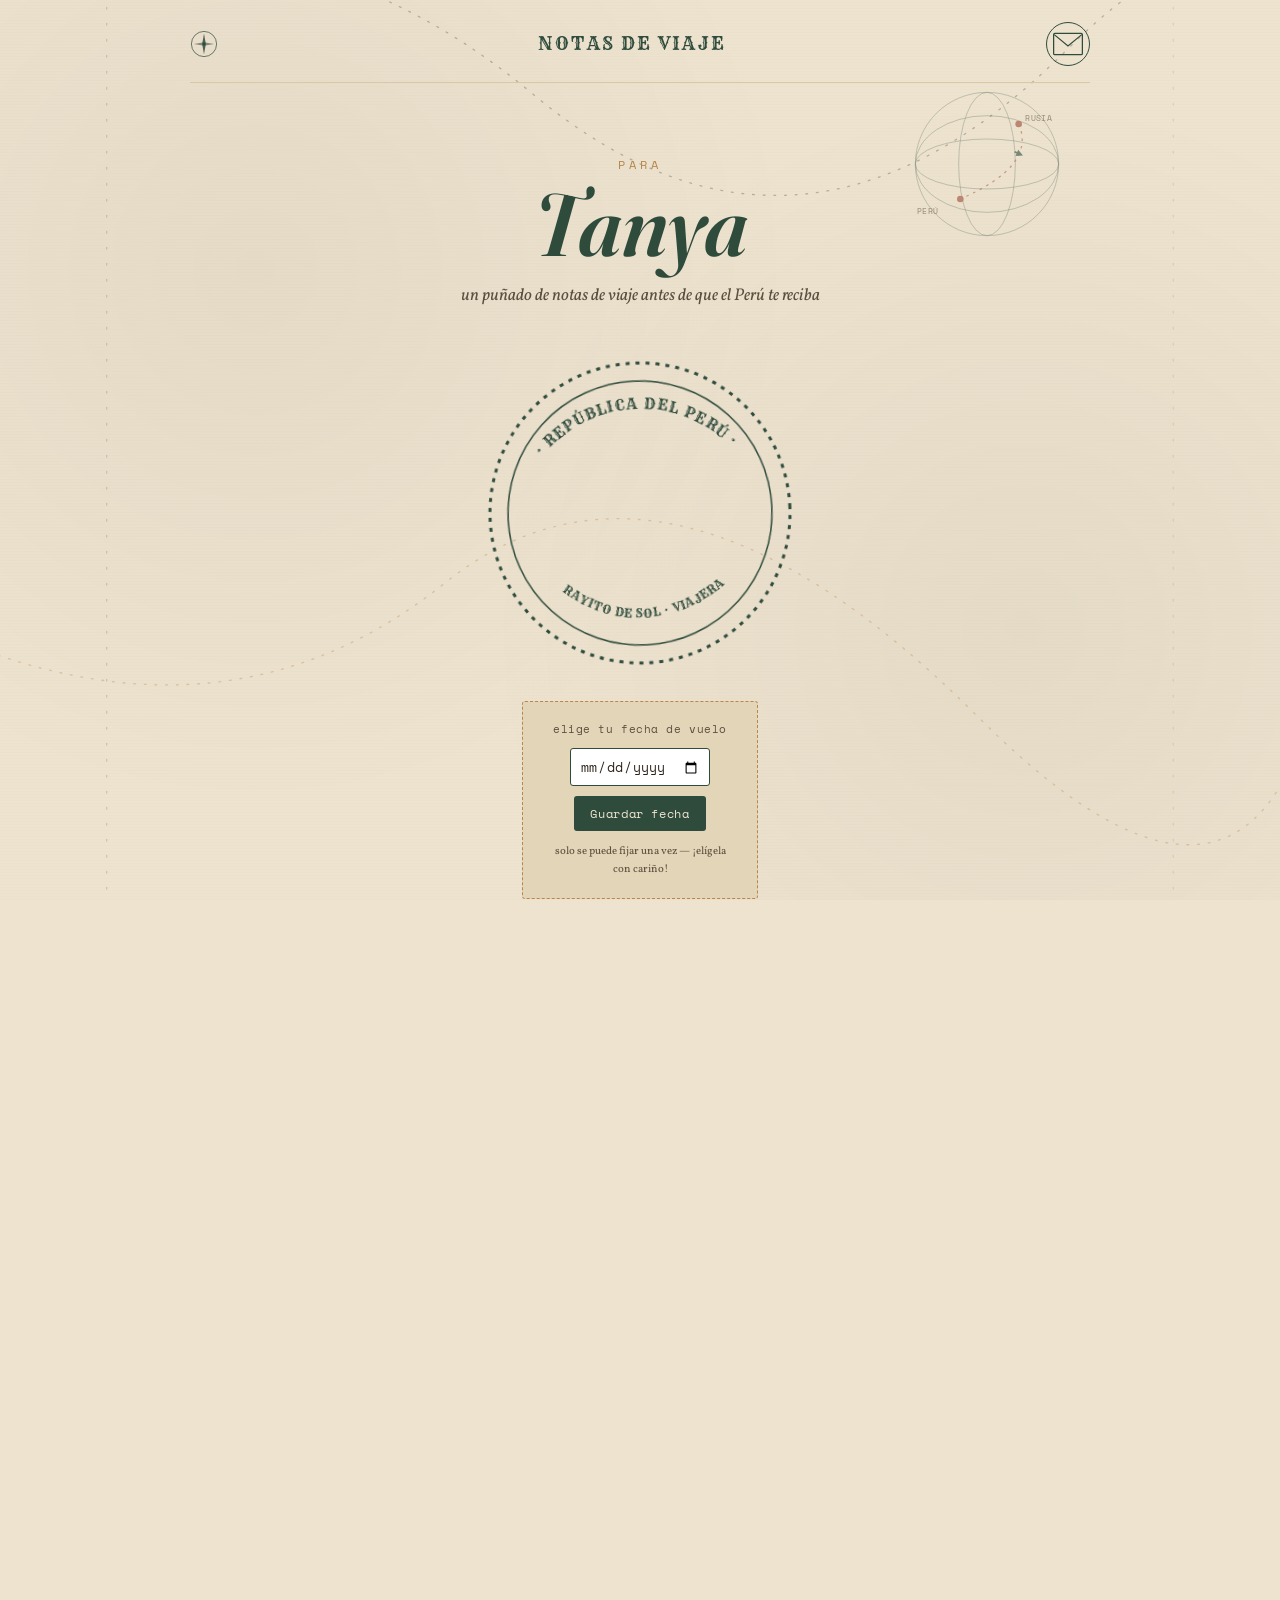
==== commit 22feacea: "add some more animations" ====
--- a/index.html
+++ b/index.html
@@ -52,6 +52,28 @@
 
   <!-- ============ HERO / COUNTDOWN STAMP ============ -->
   <section class="hero" id="hero">
+    <svg id="globeSvg" class="globe" viewBox="0 0 180 180" aria-hidden="true">
+      <circle class="globe-line" cx="90" cy="90" r="86"/>
+      <ellipse class="globe-line" cx="90" cy="90" rx="34" ry="86"/>
+      <ellipse class="globe-line" cx="90" cy="90" rx="86" ry="30"/>
+      <ellipse class="globe-line" cx="90" cy="90" rx="86" ry="58"/>
+
+      <path id="globeRoute" class="globe-route" d="M 128 42 Q 150 92, 58 132"/>
+
+      <circle class="globe-dot" cx="128" cy="42" r="4"/>
+      <text class="globe-label" x="136" y="38">RUSIA</text>
+
+      <circle class="globe-dot" cx="58" cy="132" r="4"/>
+      <text class="globe-label" x="6" y="150">PERÚ</text>
+
+      <g class="globe-plane">
+        <path d="M0 -5 L4 3 L1 3 L1 6 L-1 6 L-1 3 L-4 3 Z"/>
+        <animateMotion dur="6s" repeatCount="indefinite" rotate="auto">
+          <mpath href="#globeRoute"/>
+        </animateMotion>
+      </g>
+    </svg>
+
     <p class="hero-eyebrow">PARA</p>
     <h1 class="hero-title">Tanya</h1>
     <p class="hero-sub">un puñado de notas de viaje antes de que el Perú te reciba</p>
--- a/css/style.css
+++ b/css/style.css
@@ -90,6 +90,48 @@
 
 main, header, footer, .modal-backdrop { position: relative; z-index: 1; }
 
+/* ---------------- Little wireframe globe (Rusia → Perú route) ---------------- */
+
+.globe {
+  position: absolute;
+  top: 6px;
+  right: clamp(4px, 3vw, 28px);
+  width: clamp(90px, 14vw, 150px);
+  height: auto;
+  opacity: 0.6;
+  pointer-events: none;
+}
+.globe-line {
+  fill: none;
+  stroke: var(--ink-green);
+  stroke-width: 1.2;
+  opacity: 0.4;
+}
+.globe-route {
+  fill: none;
+  stroke: var(--stamp-red);
+  stroke-width: 1.5;
+  stroke-dasharray: 3 6;
+  opacity: 0.8;
+  animation: flow-dash 4s linear infinite;
+}
+.globe-dot { fill: var(--stamp-red); }
+.globe-label {
+  font-family: var(--font-mono);
+  font-size: 9px;
+  letter-spacing: 0.05em;
+  fill: var(--text-soft);
+}
+.globe-plane path { fill: var(--ink-green); }
+
+@media (prefers-reduced-motion: reduce) {
+  .globe-route { animation: none; }
+}
+
+@media (max-width: 560px) {
+  .globe { display: none; }
+}
+
 /* ---------------- Header ---------------- */
 
 .site-header {
@@ -149,6 +191,7 @@
 /* ---------------- Hero / stamp ---------------- */
 
 .hero {
+  position: relative;
   max-width: var(--max-width);
   margin: 0 auto;
   padding: clamp(40px, 8vw, 72px) clamp(16px, 5vw, 48px) 24px;
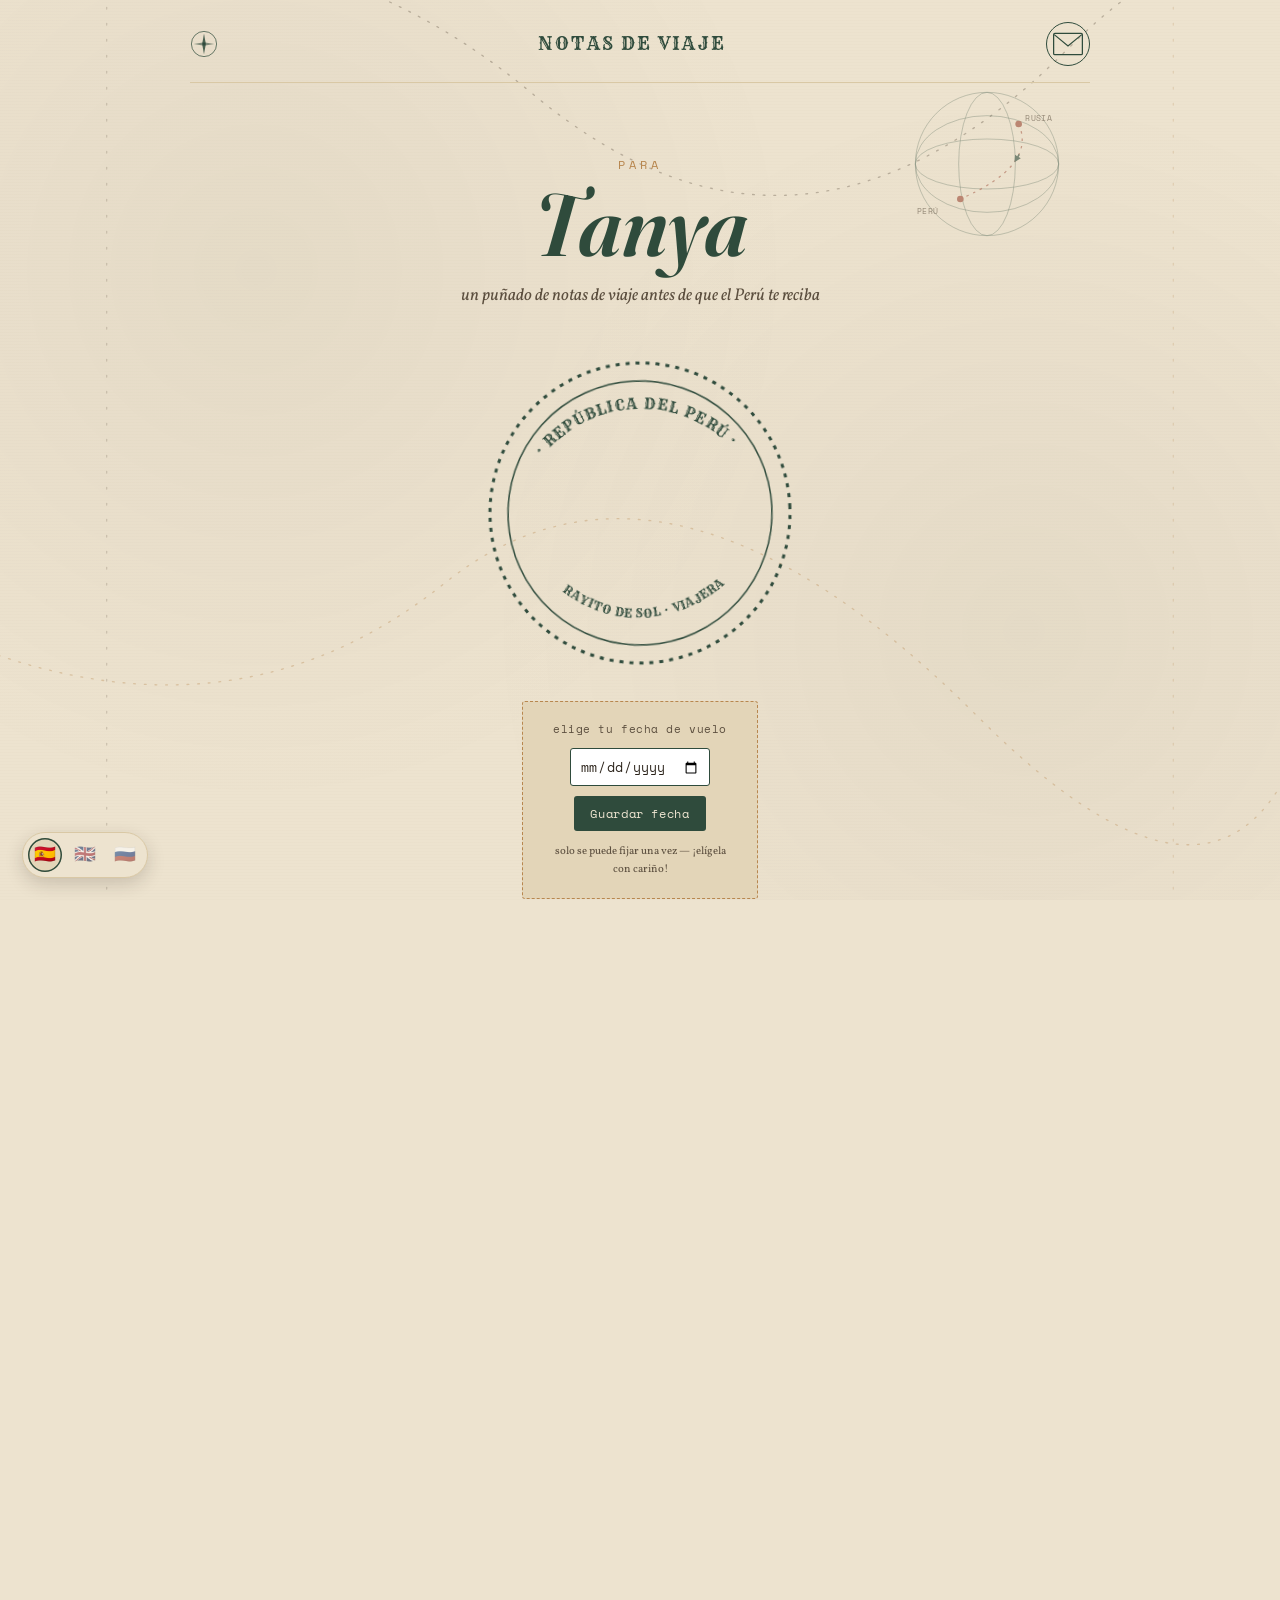
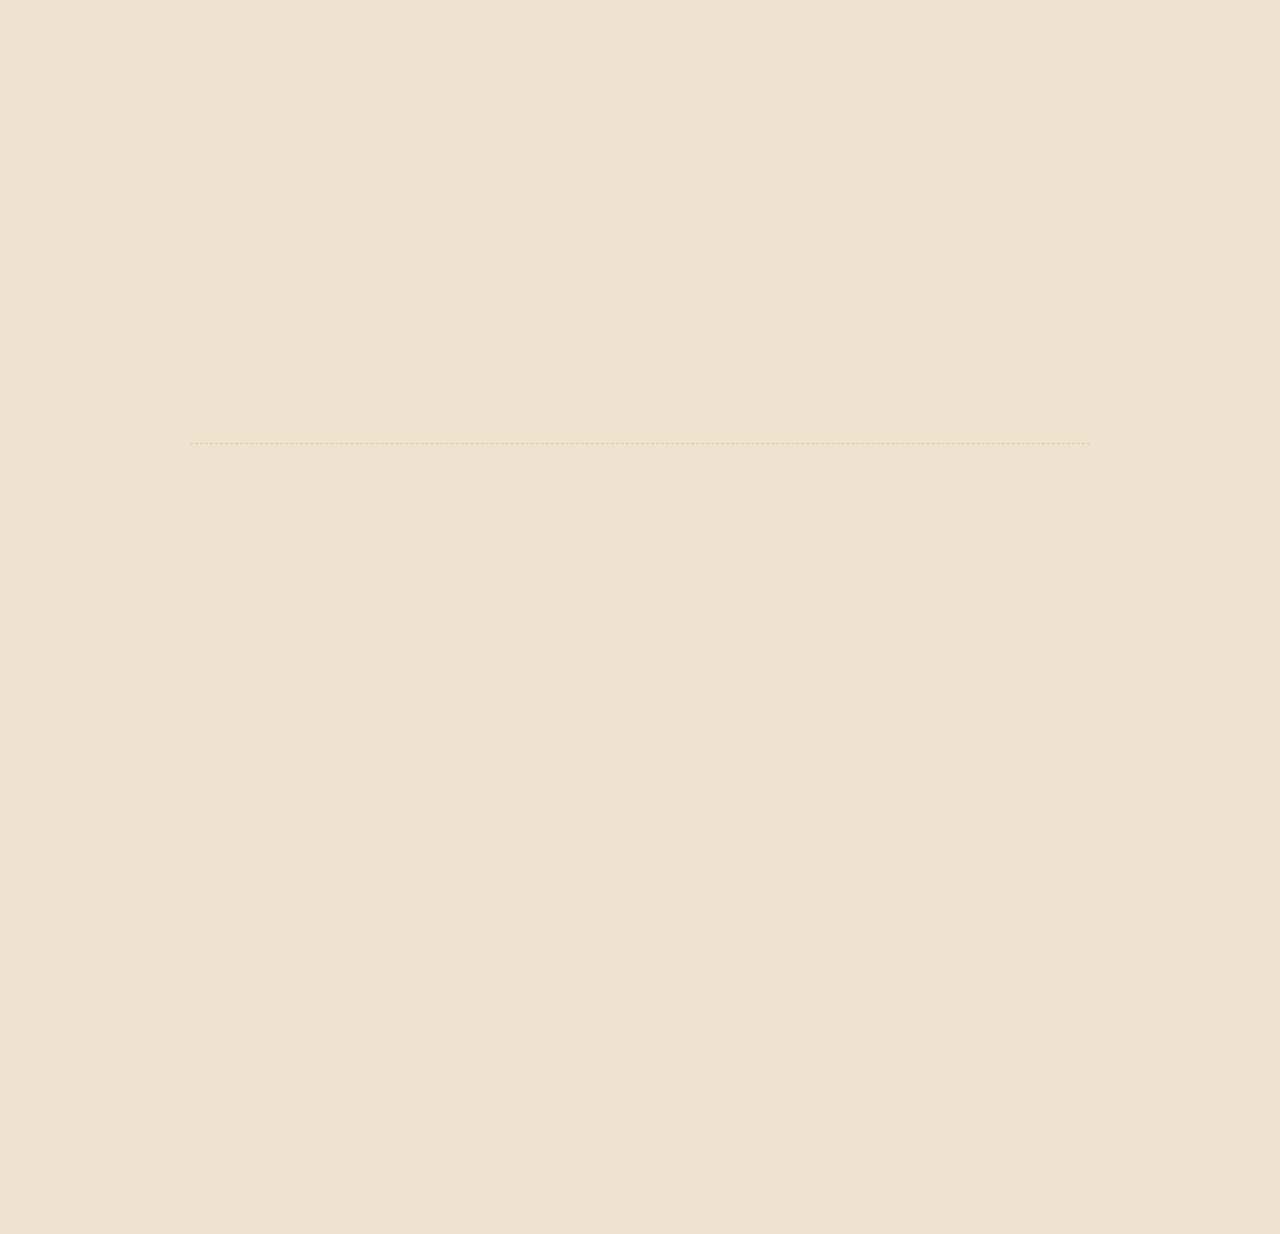
==== commit aabe3882: "add some more animations, fixes, added during the trip tab" ====
--- a/index.html
+++ b/index.html
@@ -3,8 +3,8 @@
 <head>
 <meta charset="UTF-8">
 <meta name="viewport" content="width=device-width, initial-scale=1.0">
-<title>Notas de Viaje para un Rayito de Sol</title>
-<meta name="description" content="Para Tanya, antes de su viaje a Perú.">
+<title id="pageTitle">Notas de Viaje para un Rayito de Sol</title>
+<meta name="description" id="pageDescription" content="Para Tanya, antes de su viaje a Perú.">
 
 <!-- Google Fonts: Fraunces (display), Rye (stamp/ink text), Vollkorn (body), Space Mono (numbers/labels) -->
 <link rel="preconnect" href="https://fonts.googleapis.com">
@@ -28,6 +28,19 @@
   </svg>
 </div>
 
+<!-- ============ LANGUAGE SWITCHER (bottom-left, flag toggle) ============ -->
+<div class="lang-switch" id="langSwitch" role="group" aria-label="Elegir idioma / Choose language / Выбрать язык">
+  <button type="button" class="lang-btn" data-lang="es" aria-label="Español" title="Español">
+    <span aria-hidden="true">🇪🇸</span>
+  </button>
+  <button type="button" class="lang-btn" data-lang="en" aria-label="English" title="English">
+    <span aria-hidden="true">🇬🇧</span>
+  </button>
+  <button type="button" class="lang-btn" data-lang="ru" aria-label="Русский" title="Русский">
+    <span aria-hidden="true">🇷🇺</span>
+  </button>
+</div>
+
 <!-- ============ HEADER ============ -->
 <header class="site-header">
   <div class="header-inner">
@@ -37,8 +50,8 @@
       <path d="M8 30 L30 26 L52 30 L30 34 Z" fill="currentColor" opacity="0.55"/>
       <circle cx="30" cy="30" r="2.5" fill="currentColor"/>
     </svg>
-    <p class="header-wordmark">Notas de Viaje</p>
-    <button class="envelope-btn" id="openNotesBtn" aria-haspopup="dialog" aria-controls="notesPanel" aria-label="Abrir notas de amigos">
+    <p class="header-wordmark" data-i18n="headerWordmark">Notas de Viaje</p>
+    <button class="envelope-btn" id="openNotesBtn" aria-haspopup="dialog" aria-controls="notesPanel" data-i18n-aria="envelopeAria" aria-label="Abrir notas de amigos">
       <svg viewBox="0 0 48 36" width="30" height="24">
         <rect x="1" y="1" width="46" height="34" rx="2" fill="none" stroke="currentColor" stroke-width="2"/>
         <path d="M2 3 L24 21 L46 3" fill="none" stroke="currentColor" stroke-width="2"/>
@@ -67,16 +80,22 @@
       <text class="globe-label" x="6" y="150">PERÚ</text>
 
       <g class="globe-plane">
-        <path d="M0 -5 L4 3 L1 3 L1 6 L-1 6 L-1 3 L-4 3 Z"/>
+        <!-- Nose points along +x (rightward) at rotate=0, because SMIL's
+             rotate="auto" aligns the shape's local +x axis to the path's
+             tangent direction. The old artwork had its nose pointing -y
+             (up), a 90° mismatch with what rotate="auto" expects — that's
+             why the plane looked like it was flying sideways instead of
+             banking along the Rusia→Perú curve. -->
+        <path d="M5 0 L-3 4 L-3 1 L-6 1 L-6 -1 L-3 -1 L-3 -4 Z"/>
         <animateMotion dur="6s" repeatCount="indefinite" rotate="auto">
           <mpath href="#globeRoute"/>
         </animateMotion>
       </g>
     </svg>
 
-    <p class="hero-eyebrow">PARA</p>
+    <p class="hero-eyebrow" data-i18n="heroEyebrow">PARA</p>
     <h1 class="hero-title">Tanya</h1>
-    <p class="hero-sub">un puñado de notas de viaje antes de que el Perú te reciba</p>
+    <p class="hero-sub" data-i18n="heroSub">un puñado de notas de viaje antes de que el Perú te reciba</p>
 
     <div class="stamp-wrap" id="stampWrap">
       <svg class="stamp-badge" viewBox="0 0 320 320" aria-hidden="true">
@@ -95,17 +114,17 @@
       <div class="stamp-content">
         <div id="countdownView" class="countdown" hidden>
           <div class="countdown-grid">
-            <div class="countdown-cell"><span class="countdown-num" id="cdDays">00</span><span class="countdown-label">días</span></div>
-            <div class="countdown-cell"><span class="countdown-num" id="cdHours">00</span><span class="countdown-label">horas</span></div>
-            <div class="countdown-cell"><span class="countdown-num" id="cdMins">00</span><span class="countdown-label">min</span></div>
-            <div class="countdown-cell"><span class="countdown-num" id="cdSecs">00</span><span class="countdown-label">seg</span></div>
+            <div class="countdown-cell"><span class="countdown-num" id="cdDays">00</span><span class="countdown-label" data-i18n="unitDays">días</span></div>
+            <div class="countdown-cell"><span class="countdown-num" id="cdHours">00</span><span class="countdown-label" data-i18n="unitHours">horas</span></div>
+            <div class="countdown-cell"><span class="countdown-num" id="cdMins">00</span><span class="countdown-label" data-i18n="unitMins">min</span></div>
+            <div class="countdown-cell"><span class="countdown-num" id="cdSecs">00</span><span class="countdown-label" data-i18n="unitSecs">seg</span></div>
           </div>
-          <p class="countdown-caption">hasta el despegue</p>
+          <p class="countdown-caption" data-i18n="countdownCaption">hasta el despegue</p>
         </div>
 
         <div id="arrivedView" class="arrived-msg" hidden>
-          <p>¡Buen viaje!</p>
-          <p class="arrived-sub">ya estás en Perú, rayito ☀️</p>
+          <p data-i18n="arrivedTitle">¡Buen viaje!</p>
+          <p class="arrived-sub" data-i18n="arrivedSub">ya estás en Perú, rayito ☀️</p>
         </div>
       </div>
     </div>
@@ -115,19 +134,19 @@
          has to fit the countdown digits, regardless of screen size. -->
     <div class="date-picker-shell">
       <form id="datePickerForm" class="date-picker-form" hidden>
-        <label for="departureInput">elige tu fecha de vuelo</label>
+        <label for="departureInput" data-i18n="datePickerLabel">elige tu fecha de vuelo</label>
         <input type="date" id="departureInput" required>
-        <button type="submit">Guardar fecha</button>
-        <p class="date-picker-hint">solo se puede fijar una vez — ¡elígela con cariño!</p>
+        <button type="submit" data-i18n="datePickerButton">Guardar fecha</button>
+        <p class="date-picker-hint" data-i18n="datePickerHint">solo se puede fijar una vez — ¡elígela con cariño!</p>
       </form>
     </div>
     <p class="hero-note" id="dateSourceNote"></p>
   </section>
 
-  <!-- ============ BEFORE / AFTER PHOTOS ============ -->
-  <section class="photos" id="photos">
-    <div class="section-stamp reveal" aria-hidden="true">ANTES · DESPUÉS</div>
-    <h2 class="section-title reveal">Cómo has crecido</h2>
+  <!-- ============ BEFORE THE TRIP: BEFORE/AFTER PHOTOS ============ -->
+  <section class="photos" id="photosBefore">
+    <div class="section-stamp reveal" aria-hidden="true" data-i18n="beforeStamp">ANTES DEL VIAJE</div>
+    <h2 class="section-title reveal" data-i18n="beforeTitle">Cómo has crecido</h2>
 
     <div class="slider-shell reveal">
       <div class="ba-empty" id="baEmpty">
@@ -136,8 +155,8 @@
           <circle cx="15" cy="20" r="3.5" fill="none" stroke="currentColor" stroke-width="2"/>
           <path d="M4 34 L16 24 L24 30 L32 20 L44 32" fill="none" stroke="currentColor" stroke-width="2" stroke-linecap="round" stroke-linejoin="round"/>
         </svg>
-        <p>aún no hay fotos de antes/después</p>
-        <p class="ba-empty-sub">sube el primer par cuando lo tengas — un antes y un después juntos</p>
+        <p data-i18n="beforeEmptyText">aún no hay fotos de antes/después</p>
+        <p class="ba-empty-sub" data-i18n="beforeEmptySub">sube el primer par cuando lo tengas — un antes y un después juntos</p>
       </div>
 
       <div class="ba-slider" id="baSlider" hidden>
@@ -151,65 +170,110 @@
             <svg viewBox="0 0 24 24" width="16" height="16"><path d="M8 6 L2 12 L8 18 M16 6 L22 12 L16 18" fill="none" stroke="currentColor" stroke-width="2" stroke-linecap="round" stroke-linejoin="round"/></svg>
           </div>
         </div>
-        <span class="ba-tag ba-tag--before">ANTES</span>
-        <span class="ba-tag ba-tag--after">DESPUÉS</span>
+        <span class="ba-tag ba-tag--before" data-i18n="tagBefore">ANTES</span>
+        <span class="ba-tag ba-tag--after" data-i18n="tagAfter">DESPUÉS</span>
       </div>
 
       <div class="slider-controls" id="sliderControls" hidden>
-        <button class="nav-arrow" id="prevPairBtn" aria-label="Par anterior">&#8592;</button>
+        <button class="nav-arrow" id="prevPairBtn" data-i18n-aria="prevPairAria" aria-label="Par anterior">&#8592;</button>
         <div class="pair-dots" id="pairDots"></div>
-        <button class="nav-arrow" id="nextPairBtn" aria-label="Siguiente par">&#8594;</button>
+        <button class="nav-arrow" id="nextPairBtn" data-i18n-aria="nextPairAria" aria-label="Siguiente par">&#8594;</button>
       </div>
       <p class="ba-caption" id="baCaption"></p>
 
-      <button class="add-photo-btn" id="addPhotoBtn" title="Agregar una foto">
+      <button class="add-photo-btn" id="addPhotoBtn" data-i18n-title="addPhotoBtnTitle" title="Agregar una foto">
         <svg viewBox="0 0 24 24" width="16" height="16"><path d="M12 5 L12 19 M5 12 L19 12" stroke="currentColor" stroke-width="2" stroke-linecap="round"/></svg>
-        agregar foto
+        <span data-i18n="addPhotoBtn">agregar foto</span>
       </button>
     </div>
   </section>
 
+  <!-- ============ DURING THE TRIP: PHOTO GALLERY ============ -->
+  <section class="photos photos-during" id="photosDuring">
+    <div class="section-stamp reveal" aria-hidden="true" data-i18n="duringStamp">DURANTE EL VIAJE</div>
+    <h2 class="section-title reveal" data-i18n="duringTitle">El viaje en fotos</h2>
+
+    <div class="gallery-shell reveal">
+      <div class="gallery-empty" id="duringEmpty">
+        <svg viewBox="0 0 48 48" width="34" height="34" aria-hidden="true">
+          <rect x="4" y="10" width="40" height="30" rx="2" fill="none" stroke="currentColor" stroke-width="2"/>
+          <circle cx="15" cy="20" r="3.5" fill="none" stroke="currentColor" stroke-width="2"/>
+          <path d="M4 34 L16 24 L24 30 L32 20 L44 32" fill="none" stroke="currentColor" stroke-width="2" stroke-linecap="round" stroke-linejoin="round"/>
+        </svg>
+        <p data-i18n="duringEmptyText">aún no hay fotos del viaje</p>
+        <p class="ba-empty-sub" data-i18n="duringEmptySub">las fotos que subas aquí aparecerán para todos los que abran este sitio</p>
+      </div>
+
+      <div class="gallery-grid" id="duringGrid" hidden></div>
+
+      <button class="add-photo-btn" id="addDuringPhotoBtn" data-i18n-title="addDuringPhotoBtnTitle" title="Agregar una foto del viaje">
+        <svg viewBox="0 0 24 24" width="16" height="16"><path d="M12 5 L12 19 M5 12 L19 12" stroke="currentColor" stroke-width="2" stroke-linecap="round"/></svg>
+        <span data-i18n="addDuringPhotoBtn">agregar foto del viaje</span>
+      </button>
+    </div>
+  </section>
+
 </main>
 
-<!-- ============ ADD PHOTO MODAL ============ -->
+<!-- ============ ADD BEFORE/AFTER PAIR MODAL ============ -->
 <div class="modal-backdrop" id="addPhotoBackdrop" hidden>
   <div class="modal add-photo-modal" role="dialog" aria-modal="true" aria-labelledby="addPhotoTitle">
-    <button class="modal-close" id="closeAddPhoto" aria-label="Cerrar">&times;</button>
-    <h3 id="addPhotoTitle">Añade un par de fotos</h3>
+    <button class="modal-close" id="closeAddPhoto" data-i18n-aria="closeAria" aria-label="Cerrar">&times;</button>
+    <h3 id="addPhotoTitle" data-i18n="addPairModalTitle">Añade un par de fotos</h3>
     <form id="addPhotoForm">
       <label class="file-drop">
-        <span>Foto "antes"</span>
+        <span data-i18n="beforeFileLabel">Foto "antes"</span>
         <input type="file" accept="image/*" id="beforeFileInput" required>
       </label>
       <label class="file-drop">
-        <span>Foto "después"</span>
+        <span data-i18n="afterFileLabel">Foto "después"</span>
         <input type="file" accept="image/*" id="afterFileInput" required>
       </label>
       <label class="caption-field">
-        <span>Nota breve (opcional)</span>
-        <input type="text" id="pairCaptionInput" maxlength="80" placeholder="ej. de la ventana a las nubes">
-      </label>
-      <button type="submit" class="primary-btn" id="uploadPairBtn">Subir par</button>
+        <span data-i18n="captionLabel">Nota breve (opcional)</span>
+        <input type="text" id="pairCaptionInput" maxlength="80" data-i18n-placeholder="pairCaptionPlaceholder" placeholder="ej. de la ventana a las nubes">
+      </label>
+      <button type="submit" class="primary-btn" id="uploadPairBtn" data-i18n="uploadPairBtn">Subir par</button>
       <p class="upload-status" id="uploadStatus" aria-live="polite"></p>
     </form>
   </div>
 </div>
 
+<!-- ============ ADD DURING-TRIP PHOTO MODAL ============ -->
+<div class="modal-backdrop" id="addDuringPhotoBackdrop" hidden>
+  <div class="modal add-photo-modal" role="dialog" aria-modal="true" aria-labelledby="addDuringPhotoTitle">
+    <button class="modal-close" id="closeAddDuringPhoto" data-i18n-aria="closeAria" aria-label="Cerrar">&times;</button>
+    <h3 id="addDuringPhotoTitle" data-i18n="addDuringModalTitle">Añade una foto del viaje</h3>
+    <form id="addDuringPhotoForm">
+      <label class="file-drop">
+        <span data-i18n="duringFileLabel">Foto</span>
+        <input type="file" accept="image/*" id="duringFileInput" required>
+      </label>
+      <label class="caption-field">
+        <span data-i18n="captionLabel">Nota breve (opcional)</span>
+        <input type="text" id="duringCaptionInput" maxlength="80" data-i18n-placeholder="duringCaptionPlaceholder" placeholder="ej. Machu Picchu al amanecer">
+      </label>
+      <button type="submit" class="primary-btn" id="uploadDuringBtn" data-i18n="uploadDuringBtn">Subir foto</button>
+      <p class="upload-status" id="uploadDuringStatus" aria-live="polite"></p>
+    </form>
+  </div>
+</div>
+
 <!-- ============ FRIEND NOTES PANEL ============ -->
 <div class="modal-backdrop" id="notesBackdrop" hidden>
   <aside class="notes-panel" id="notesPanel" role="dialog" aria-modal="true" aria-labelledby="notesTitle">
-    <button class="modal-close" id="closeNotes" aria-label="Cerrar notas">&times;</button>
-    <h3 id="notesTitle">La saca postal</h3>
-    <p class="notes-sub">notas de quienes te desean buen viaje</p>
+    <button class="modal-close" id="closeNotes" data-i18n-aria="closeNotesAria" aria-label="Cerrar notas">&times;</button>
+    <h3 id="notesTitle" data-i18n="notesTitle">La saca postal</h3>
+    <p class="notes-sub" data-i18n="notesSub">notas de quienes te desean buen viaje</p>
 
     <div class="notes-list" id="notesList" aria-live="polite">
       <!-- postcards injected here -->
     </div>
 
     <form id="noteForm" class="note-form">
-      <input type="text" id="noteName" maxlength="40" placeholder="tu nombre" required>
-      <textarea id="noteMessage" maxlength="300" rows="3" placeholder="deja tu mensaje de buen viaje..." required></textarea>
-      <button type="submit" class="primary-btn">Enviar nota</button>
+      <input type="text" id="noteName" maxlength="40" data-i18n-placeholder="noteNamePlaceholder" placeholder="tu nombre" required>
+      <textarea id="noteMessage" maxlength="300" rows="3" data-i18n-placeholder="noteMessagePlaceholder" placeholder="deja tu mensaje de buen viaje..." required></textarea>
+      <button type="submit" class="primary-btn" data-i18n="noteSubmitBtn">Enviar nota</button>
       <p class="note-status" id="noteStatus" aria-live="polite"></p>
     </form>
   </aside>
@@ -221,7 +285,7 @@
     <path d="M30 8 L34 30 L30 52 L26 30 Z" fill="currentColor" opacity="0.85"/>
     <path d="M8 30 L30 26 L52 30 L30 34 Z" fill="currentColor" opacity="0.55"/>
   </svg>
-  <p>hecho a mano, con cariño, para tu vuelta al mundo</p>
+  <p data-i18n="footerText">hecho a mano, con cariño, para tu vuelta al mundo</p>
 </footer>
 
 <!-- Firebase (Spark free tier): compat SDK loaded from CDN, Firestore only -->
@@ -230,6 +294,7 @@
 
 <script src="js/firebase-config.js"></script>
 <script src="js/cloudinary-config.js"></script>
+<script src="js/i18n.js"></script>
 <script src="js/app.js"></script>
 </body>
 </html>
--- a/css/style.css
+++ b/css/style.css
@@ -132,6 +132,51 @@
   .globe { display: none; }
 }
 
+/* ---------------- Language switcher (bottom-left flag toggle) ---------------- */
+
+.lang-switch {
+  position: fixed;
+  left: clamp(10px, 3vw, 22px);
+  bottom: clamp(10px, 3vw, 22px);
+  z-index: 30;
+  display: flex;
+  gap: 6px;
+  background: var(--paper);
+  border: 1.5px solid var(--paper-line);
+  border-radius: 999px;
+  padding: 5px;
+  box-shadow: 0 6px 18px rgba(43,35,26,0.18);
+}
+
+.lang-btn {
+  background: none;
+  border: none;
+  border-radius: 50%;
+  width: 34px;
+  height: 34px;
+  display: flex;
+  align-items: center;
+  justify-content: center;
+  font-size: 1.1rem;
+  line-height: 1;
+  cursor: pointer;
+  opacity: 0.55;
+  filter: grayscale(35%);
+  transition: opacity 0.15s ease, filter 0.15s ease, background 0.15s ease, transform 0.15s ease;
+}
+.lang-btn:hover { opacity: 0.85; transform: translateY(-1px); }
+.lang-btn.is-active {
+  opacity: 1;
+  filter: none;
+  background: var(--paper-deep);
+  box-shadow: inset 0 0 0 1.5px var(--ink-green);
+}
+
+@media (max-width: 480px) {
+  .lang-switch { padding: 4px; gap: 4px; }
+  .lang-btn { width: 30px; height: 30px; font-size: 1rem; }
+}
+
 /* ---------------- Header ---------------- */
 
 .site-header {
@@ -562,6 +607,73 @@
 }
 .add-photo-btn:hover { opacity: 1; color: var(--ink-green); }
 
+/* ---------------- During-the-trip photo gallery ---------------- */
+
+.photos-during {
+  padding-top: 8px;
+  border-top: 1px dashed var(--paper-line);
+}
+
+.gallery-shell { max-width: 720px; margin: 0 auto; }
+
+.gallery-empty {
+  aspect-ratio: 16 / 8;
+  border: 2px dashed var(--paper-line);
+  border-radius: var(--radius-soft);
+  background: var(--paper-deep);
+  display: flex;
+  flex-direction: column;
+  align-items: center;
+  justify-content: center;
+  gap: 10px;
+  padding: 30px;
+  color: var(--text-soft);
+}
+.gallery-empty svg { color: var(--gold); opacity: 0.8; }
+.gallery-empty p {
+  margin: 0;
+  font-family: var(--font-body);
+  font-style: italic;
+  font-size: 1rem;
+  text-align: center;
+  color: var(--text);
+}
+
+.gallery-grid {
+  display: grid;
+  grid-template-columns: repeat(auto-fill, minmax(160px, 1fr));
+  gap: 14px;
+}
+
+.gallery-item {
+  margin: 0;
+  background: #fff;
+  border: 6px solid #fff;
+  outline: 1px solid var(--paper-line);
+  border-radius: var(--radius-soft);
+  box-shadow: 0 10px 20px -12px rgba(43,35,26,0.35);
+  overflow: hidden;
+  transform: rotate(var(--tilt, 0deg));
+}
+.gallery-item:nth-child(3n+1) { --tilt: -1.2deg; }
+.gallery-item:nth-child(3n+2) { --tilt: 0.8deg; }
+.gallery-item:nth-child(3n+3) { --tilt: -0.4deg; }
+
+.gallery-item img {
+  display: block;
+  width: 100%;
+  aspect-ratio: 4 / 5;
+  object-fit: cover;
+}
+.gallery-item figcaption {
+  font-family: var(--font-body);
+  font-style: italic;
+  font-size: 0.8rem;
+  color: var(--text-soft);
+  padding: 6px 8px 8px;
+  text-align: center;
+}
+
 /* ---------------- Modals (shared) ---------------- */
 
 .modal-backdrop {
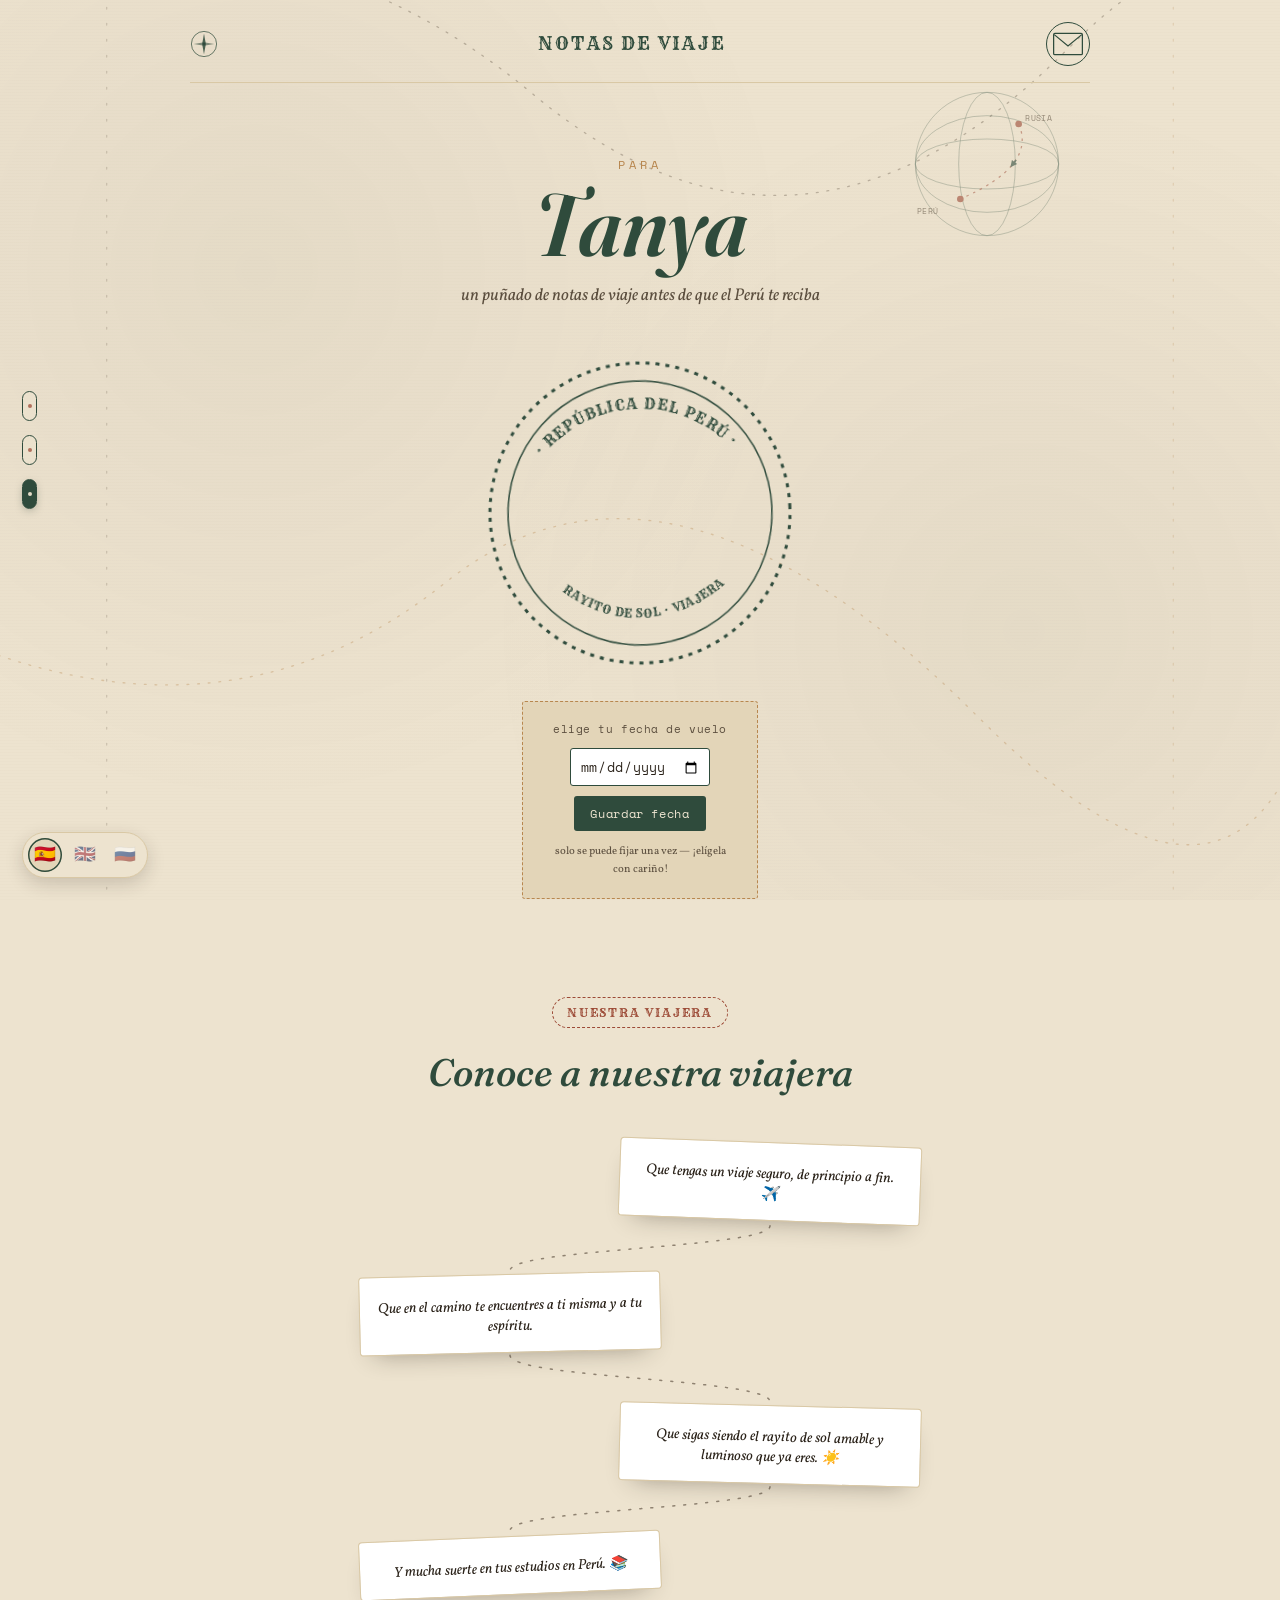
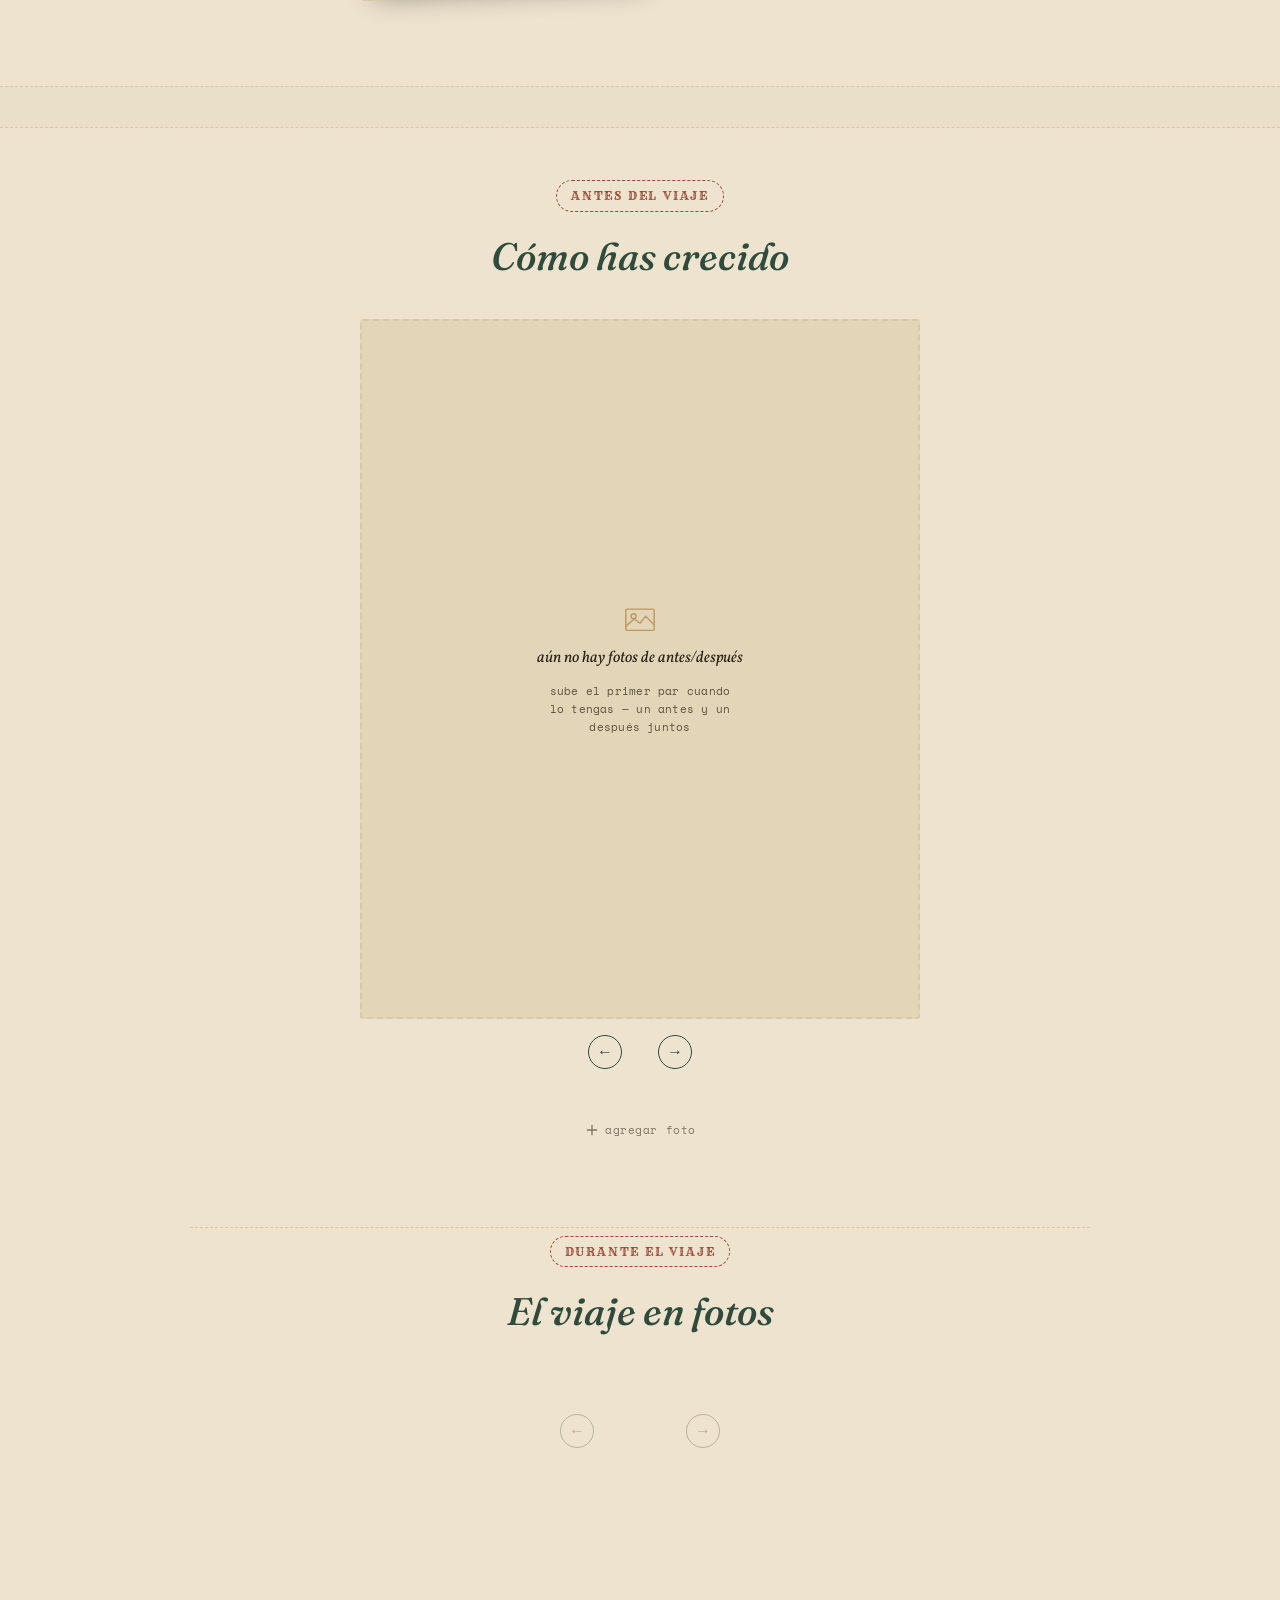
==== commit 67a23990: "add some more animations, fixes, added during the trip tab, added new section" ====
--- a/index.html
+++ b/index.html
@@ -27,6 +27,9 @@
     <circle class="flight-dot flight-dot--2" cx="1550" cy="500" r="5"/>
   </svg>
 </div>
+
+<!-- ============ SCROLL-PROGRESS DOTS (mid-left, filled by js/sections.js) ============ -->
+<nav class="scroll-progress" id="scrollProgress" aria-label="Progreso de la página" hidden></nav>
 
 <!-- ============ LANGUAGE SWITCHER (bottom-left, flag toggle) ============ -->
 <div class="lang-switch" id="langSwitch" role="group" aria-label="Elegir idioma / Choose language / Выбрать язык">
@@ -61,31 +64,29 @@
   </div>
 </header>
 
-<main>
-
-  <!-- ============ HERO / COUNTDOWN STAMP ============ -->
+<!-- ============================================================= -->
+<!-- Sections are MOUNTED into #appRoot by js/sections.js, in the   -->
+<!-- order defined there. Each lives in a <template> below so it    -->
+<!-- stays translatable (data-i18n) yet loads through one flow.     -->
+<!-- ============================================================= -->
+<main id="appRoot"></main>
+
+<!-- ===================== SECTION TEMPLATES ===================== -->
+
+<!-- HERO / COUNTDOWN STAMP -->
+<template data-section="hero">
   <section class="hero" id="hero">
     <svg id="globeSvg" class="globe" viewBox="0 0 180 180" aria-hidden="true">
       <circle class="globe-line" cx="90" cy="90" r="86"/>
       <ellipse class="globe-line" cx="90" cy="90" rx="34" ry="86"/>
       <ellipse class="globe-line" cx="90" cy="90" rx="86" ry="30"/>
       <ellipse class="globe-line" cx="90" cy="90" rx="86" ry="58"/>
-
       <path id="globeRoute" class="globe-route" d="M 128 42 Q 150 92, 58 132"/>
-
       <circle class="globe-dot" cx="128" cy="42" r="4"/>
       <text class="globe-label" x="136" y="38">RUSIA</text>
-
       <circle class="globe-dot" cx="58" cy="132" r="4"/>
       <text class="globe-label" x="6" y="150">PERÚ</text>
-
       <g class="globe-plane">
-        <!-- Nose points along +x (rightward) at rotate=0, because SMIL's
-             rotate="auto" aligns the shape's local +x axis to the path's
-             tangent direction. The old artwork had its nose pointing -y
-             (up), a 90° mismatch with what rotate="auto" expects — that's
-             why the plane looked like it was flying sideways instead of
-             banking along the Rusia→Perú curve. -->
         <path d="M5 0 L-3 4 L-3 1 L-6 1 L-6 -1 L-3 -1 L-3 -4 Z"/>
         <animateMotion dur="6s" repeatCount="indefinite" rotate="auto">
           <mpath href="#globeRoute"/>
@@ -129,9 +130,6 @@
       </div>
     </div>
 
-    <!-- Shown only once, before a departure date has ever been set.
-         Lives below the stamp (not inside it) so the circle only ever
-         has to fit the countdown digits, regardless of screen size. -->
     <div class="date-picker-shell">
       <form id="datePickerForm" class="date-picker-form" hidden>
         <label for="departureInput" data-i18n="datePickerLabel">elige tu fecha de vuelo</label>
@@ -142,8 +140,48 @@
     </div>
     <p class="hero-note" id="dateSourceNote"></p>
   </section>
-
-  <!-- ============ BEFORE THE TRIP: BEFORE/AFTER PHOTOS ============ -->
+</template>
+
+<!-- MEET OUR TRAVELLER (Feature 1) -->
+<template data-section="meetTraveller">
+  <section class="photos meet-traveller" id="meetTraveller">
+    <div class="section-stamp reveal" aria-hidden="true" data-i18n="meetStamp">NUESTRA VIAJERA</div>
+    <h2 class="section-title reveal" data-i18n="meetTitle">Conoce a nuestra viajera</h2>
+
+    <div class="traveller-trail reveal">
+      <figure class="polaroid polaroid-wish">
+        <!-- PLACEHOLDER photo — swap assets/traveller-1.jpg for a real one -->
+        <img src="assets/traveller-1.jpg" alt="" loading="lazy">
+        <figcaption class="polaroid-caption" data-i18n="meetWish1">Que tengas un viaje seguro, de principio a fin.</figcaption>
+      </figure>
+      <figure class="polaroid polaroid-wish">
+        <img src="assets/traveller-2.jpg" alt="" loading="lazy">
+        <figcaption class="polaroid-caption" data-i18n="meetWish2">Que en el camino te encuentres a ti misma y a tu espíritu.</figcaption>
+      </figure>
+      <figure class="polaroid polaroid-wish">
+        <img src="assets/traveller-3.jpg" alt="" loading="lazy">
+        <figcaption class="polaroid-caption" data-i18n="meetWish3">Que sigas siendo el rayito de sol amable y luminoso que ya eres.</figcaption>
+      </figure>
+      <figure class="polaroid polaroid-wish">
+        <img src="assets/traveller-4.jpg" alt="" loading="lazy">
+        <figcaption class="polaroid-caption" data-i18n="meetWish4">Y mucha suerte en tus estudios en Perú.</figcaption>
+      </figure>
+    </div>
+  </section>
+</template>
+
+<!-- SCROLLING NOTES / MESSAGES MARQUEE (Feature 5) -->
+<template data-section="notesMarquee">
+  <section class="notes-marquee-section" id="notesMarquee" aria-label="Notas que se desplazan">
+    <div class="marquee-viewport">
+      <div class="marquee-track" hidden></div>
+      <p class="marquee-empty" hidden></p>
+    </div>
+  </section>
+</template>
+
+<!-- BEFORE THE TRIP: BEFORE/AFTER PHOTOS -->
+<template data-section="photosBefore">
   <section class="photos" id="photosBefore">
     <div class="section-stamp reveal" aria-hidden="true" data-i18n="beforeStamp">ANTES DEL VIAJE</div>
     <h2 class="section-title reveal" data-i18n="beforeTitle">Cómo has crecido</h2>
@@ -187,33 +225,30 @@
       </button>
     </div>
   </section>
-
-  <!-- ============ DURING THE TRIP: PHOTO GALLERY ============ -->
+</template>
+
+<!-- DURING THE TRIP: UPLOADABLE POLAROIDS (Feature 4) -->
+<template data-section="photosDuring">
   <section class="photos photos-during" id="photosDuring">
     <div class="section-stamp reveal" aria-hidden="true" data-i18n="duringStamp">DURANTE EL VIAJE</div>
     <h2 class="section-title reveal" data-i18n="duringTitle">El viaje en fotos</h2>
 
-    <div class="gallery-shell reveal">
-      <div class="gallery-empty" id="duringEmpty">
-        <svg viewBox="0 0 48 48" width="34" height="34" aria-hidden="true">
-          <rect x="4" y="10" width="40" height="30" rx="2" fill="none" stroke="currentColor" stroke-width="2"/>
-          <circle cx="15" cy="20" r="3.5" fill="none" stroke="currentColor" stroke-width="2"/>
-          <path d="M4 34 L16 24 L24 30 L32 20 L44 32" fill="none" stroke="currentColor" stroke-width="2" stroke-linecap="round" stroke-linejoin="round"/>
-        </svg>
-        <p data-i18n="duringEmptyText">aún no hay fotos del viaje</p>
-        <p class="ba-empty-sub" data-i18n="duringEmptySub">las fotos que subas aquí aparecerán para todos los que abran este sitio</p>
-      </div>
-
-      <div class="gallery-grid" id="duringGrid" hidden></div>
-
-      <button class="add-photo-btn" id="addDuringPhotoBtn" data-i18n-title="addDuringPhotoBtnTitle" title="Agregar una foto del viaje">
-        <svg viewBox="0 0 24 24" width="16" height="16"><path d="M12 5 L12 19 M5 12 L19 12" stroke="currentColor" stroke-width="2" stroke-linecap="round"/></svg>
-        <span data-i18n="addDuringPhotoBtn">agregar foto del viaje</span>
-      </button>
-    </div>
-  </section>
-
-</main>
+    <div class="trip-shell reveal">
+      <p class="trip-empty" data-i18n="duringEmptyText" hidden>aún no hay fotos del viaje</p>
+
+      <!-- Polaroids (and the trailing "add" slot) are injected here by app.js -->
+      <div class="trip-scroller" id="tripScroller"></div>
+
+      <div class="slider-controls trip-controls">
+        <button class="nav-arrow trip-prev" data-i18n-aria="prevPhotoAria" aria-label="Fotos anteriores">&#8592;</button>
+        <span class="trip-counter"></span>
+        <button class="nav-arrow trip-next" data-i18n-aria="nextPhotoAria" aria-label="Fotos siguientes">&#8594;</button>
+      </div>
+
+      <p class="trip-full-note" data-i18n="tripFullNote" hidden>ya están las 21 fotos — ¡el rollo está completo!</p>
+    </div>
+  </section>
+</template>
 
 <!-- ============ ADD BEFORE/AFTER PAIR MODAL ============ -->
 <div class="modal-backdrop" id="addPhotoBackdrop" hidden>
@@ -295,6 +330,7 @@
 <script src="js/firebase-config.js"></script>
 <script src="js/cloudinary-config.js"></script>
 <script src="js/i18n.js"></script>
+<script src="js/sections.js"></script>
 <script src="js/app.js"></script>
 </body>
 </html>
--- a/css/style.css
+++ b/css/style.css
@@ -919,3 +919,293 @@
   .modal-backdrop { padding: 0; }
   .notes-panel { max-height: 100%; height: 100%; border-radius: 0; }
 }
+
+/* ===================================================================
+   FEATURE ADDITIONS
+   Scroll-progress dots · polaroids · dashed trail · notes marquee ·
+   uploadable trip polaroids. All built on the existing token system.
+   =================================================================== */
+
+/* ---------------- Feature 2 · Scroll-progress dots (mid-left) ------ */
+
+.scroll-progress {
+  position: fixed;
+  left: clamp(6px, 2vw, 22px);
+  top: 50%;
+  transform: translateY(-50%);
+  z-index: 15;
+  display: flex;
+  flex-direction: column;
+  gap: 14px;
+  align-items: center;
+}
+.scroll-progress[hidden] { display: none; }
+
+/* A little vertical "passport pill" that inks in as you reach its
+   section — echoing the stamp motif rather than a plain dot. */
+.progress-dot {
+  --fill: 0;
+  width: 15px;
+  height: 30px;
+  padding: 0;
+  border: 1.5px solid var(--ink-green);
+  border-radius: 999px;
+  background:
+    linear-gradient(to top, var(--ink-green) 0%, var(--ink-green) 100%) bottom / 100% calc(var(--fill) * 100%) no-repeat,
+    rgba(237, 227, 207, 0.55);
+  cursor: pointer;
+  position: relative;
+  transition: transform 0.2s ease, box-shadow 0.2s ease, background-size 0.45s cubic-bezier(.4,.6,.3,1);
+}
+.progress-dot::after {
+  content: "";
+  position: absolute;
+  top: 50%; left: 50%;
+  width: 4px; height: 4px;
+  border-radius: 50%;
+  transform: translate(-50%, -50%);
+  background: var(--stamp-red);
+  opacity: 0.75;
+  transition: background 0.3s ease, opacity 0.3s ease;
+}
+.progress-dot.is-filled {
+  --fill: 1;
+  box-shadow: 0 3px 10px -3px rgba(31, 51, 42, 0.5);
+}
+.progress-dot.is-filled::after { background: var(--paper); opacity: 0.95; }
+.progress-dot:hover { transform: scale(1.08); }
+
+@media (prefers-reduced-motion: reduce) {
+  .progress-dot { transition: none; }
+}
+@media (max-width: 460px) {
+  .scroll-progress { gap: 10px; }
+  .progress-dot { width: 12px; height: 24px; }
+}
+
+/* ---------------- Shared polaroid frame ---------------------------- */
+
+.polaroid {
+  margin: 0;
+  background: #fff;
+  padding: 10px 10px 0;
+  outline: 1px solid var(--paper-line);
+  border-radius: var(--radius-soft);
+  box-shadow: 0 12px 26px -14px rgba(43, 35, 26, 0.45);
+  transform: rotate(var(--tilt, 0deg));
+}
+.polaroid > img {
+  display: block;
+  width: 100%;
+  height: auto;
+  background: var(--paper-deep);
+}
+.polaroid-caption {
+  font-family: var(--font-body);
+  font-size: 0.82rem;
+  line-height: 1.4;
+  color: var(--text-soft);
+  text-align: center;
+  padding: 9px 6px 13px;
+  margin: 0;
+}
+
+/* ---------------- Feature 1 · Meet our traveller ------------------- */
+
+.traveller-trail {
+  position: relative;
+  max-width: 560px;
+  margin: 0 auto;
+  display: flex;
+  flex-direction: column;
+  gap: clamp(30px, 6vw, 54px);
+  padding: 8px 0 4px;
+}
+
+/* The dashed connectors are an SVG overlay drawn by js/sections.js. */
+.trail-lines {
+  position: absolute;
+  inset: 0;
+  width: 100%;
+  height: 100%;
+  overflow: visible;
+  pointer-events: none;
+  z-index: 0;
+}
+.trail-line {
+  fill: none;
+  stroke: var(--text-soft);
+  stroke-width: 1.5;
+  stroke-dasharray: 2 9;
+  stroke-linecap: round;
+  opacity: 0.65;
+  animation: flow-dash 9s linear infinite;
+}
+@media (prefers-reduced-motion: reduce) { .trail-line { animation: none; } }
+
+.polaroid-wish {
+  position: relative;
+  z-index: 1;
+  width: min(66%, 300px);
+}
+/* Alternate side + tilt so the trail feels hand-placed, not stacked. */
+.traveller-trail .polaroid-wish:nth-child(odd)  { align-self: flex-start; --tilt: -2.4deg; }
+.traveller-trail .polaroid-wish:nth-child(even) { align-self: flex-end;   --tilt:  2.1deg; }
+.traveller-trail .polaroid-wish:nth-child(4n+3) { --tilt: -1.4deg; }
+.traveller-trail .polaroid-wish:nth-child(4n)   { --tilt:  1.5deg; }
+
+.meet-traveller .polaroid-caption {
+  font-size: 0.9rem;
+  font-style: italic;
+  color: var(--text);
+  padding: 11px 8px 16px;
+}
+
+@media (max-width: 460px) {
+  .polaroid-wish { width: 82%; }
+}
+
+/* ---------------- Feature 5 · Notes marquee ----------------------- */
+
+.notes-marquee-section {
+  margin: 8px 0 12px;
+  padding: 20px 0;
+  border-top: 1px dashed var(--paper-line);
+  border-bottom: 1px dashed var(--paper-line);
+  background: rgba(227, 213, 184, 0.28);
+}
+.marquee-viewport {
+  overflow: hidden;
+  width: 100%;
+  -webkit-mask-image: linear-gradient(to right, transparent, #000 8%, #000 92%, transparent);
+  mask-image: linear-gradient(to right, transparent, #000 8%, #000 92%, transparent);
+}
+.marquee-track {
+  display: flex;
+  width: max-content;
+  animation: marquee-scroll 42s linear infinite;
+}
+.marquee-track:hover { animation-play-state: paused; }
+.marquee-set {
+  display: flex;
+  gap: 16px;
+  padding-right: 16px;
+  flex: 0 0 auto;
+}
+.marquee-note {
+  flex: 0 0 auto;
+  max-width: 300px;
+  background: var(--paper);
+  border: 1px solid var(--paper-line);
+  border-radius: 2px;
+  box-shadow: 0 2px 5px rgba(43, 35, 26, 0.12);
+  padding: 10px 14px;
+  transform: rotate(var(--n-tilt, -0.5deg));
+}
+.marquee-note:nth-child(even) { --n-tilt: 0.6deg; }
+.marquee-note-msg {
+  font-family: var(--font-body);
+  font-style: italic;
+  font-size: 0.9rem;
+  color: var(--text);
+  margin: 0 0 3px;
+}
+.marquee-note-name {
+  font-family: var(--font-stamp);
+  font-size: 0.72rem;
+  color: var(--ink-green);
+  margin: 0;
+  text-align: right;
+}
+.marquee-empty {
+  text-align: center;
+  font-family: var(--font-mono);
+  font-size: 0.72rem;
+  color: var(--text-soft);
+  margin: 0;
+}
+@keyframes marquee-scroll {
+  from { transform: translateX(0); }
+  to   { transform: translateX(-50%); }
+}
+@media (prefers-reduced-motion: reduce) {
+  .marquee-track { animation: none; flex-wrap: wrap; justify-content: center; }
+  .marquee-viewport { -webkit-mask-image: none; mask-image: none; }
+}
+
+/* ---------------- Feature 4 · Uploadable trip polaroids ------------ */
+
+.trip-shell { max-width: 760px; margin: 0 auto; }
+
+.trip-empty {
+  font-family: var(--font-body);
+  font-style: italic;
+  color: var(--text-soft);
+  margin: 0 0 14px;
+}
+
+.trip-scroller {
+  display: flex;
+  gap: clamp(14px, 3vw, 22px);
+  align-items: flex-start;
+  overflow-x: auto;
+  scroll-snap-type: x mandatory;
+  padding: 14px 6px 22px;
+  scrollbar-width: thin;
+}
+.trip-scroller::-webkit-scrollbar { height: 6px; }
+.trip-scroller::-webkit-scrollbar-thumb {
+  background: var(--paper-line);
+  border-radius: 999px;
+}
+
+.trip-polaroid {
+  flex: 0 0 clamp(150px, 42vw, 184px);
+  scroll-snap-align: center;
+}
+.trip-polaroid > img { max-height: 320px; object-fit: cover; }
+
+/* The trailing "add a photo" slot — an empty dashed polaroid. */
+button.trip-add-slot {
+  cursor: pointer;
+  font: inherit;
+  color: var(--text-soft);
+  outline: 1px dashed var(--gold);
+  box-shadow: none;
+  transition: color 0.15s ease, outline-color 0.15s ease;
+}
+button.trip-add-slot:hover { color: var(--ink-green); outline-color: var(--ink-green); }
+.trip-add-inner {
+  display: flex;
+  flex-direction: column;
+  align-items: center;
+  justify-content: center;
+  gap: 8px;
+  aspect-ratio: 4 / 5;
+  background: var(--paper-deep);
+  border-radius: 2px;
+}
+.trip-add-label {
+  font-family: var(--font-mono);
+  font-size: 0.66rem;
+  letter-spacing: 0.04em;
+  max-width: 14ch;
+  text-align: center;
+  line-height: 1.3;
+}
+
+.trip-controls { margin-top: 4px; }
+.trip-counter {
+  font-family: var(--font-mono);
+  font-size: 0.72rem;
+  letter-spacing: 0.04em;
+  color: var(--text-soft);
+  min-width: 8ch;
+  text-align: center;
+}
+.trip-full-note {
+  font-family: var(--font-mono);
+  font-size: 0.72rem;
+  color: var(--gold);
+  margin: 10px 0 0;
+}
